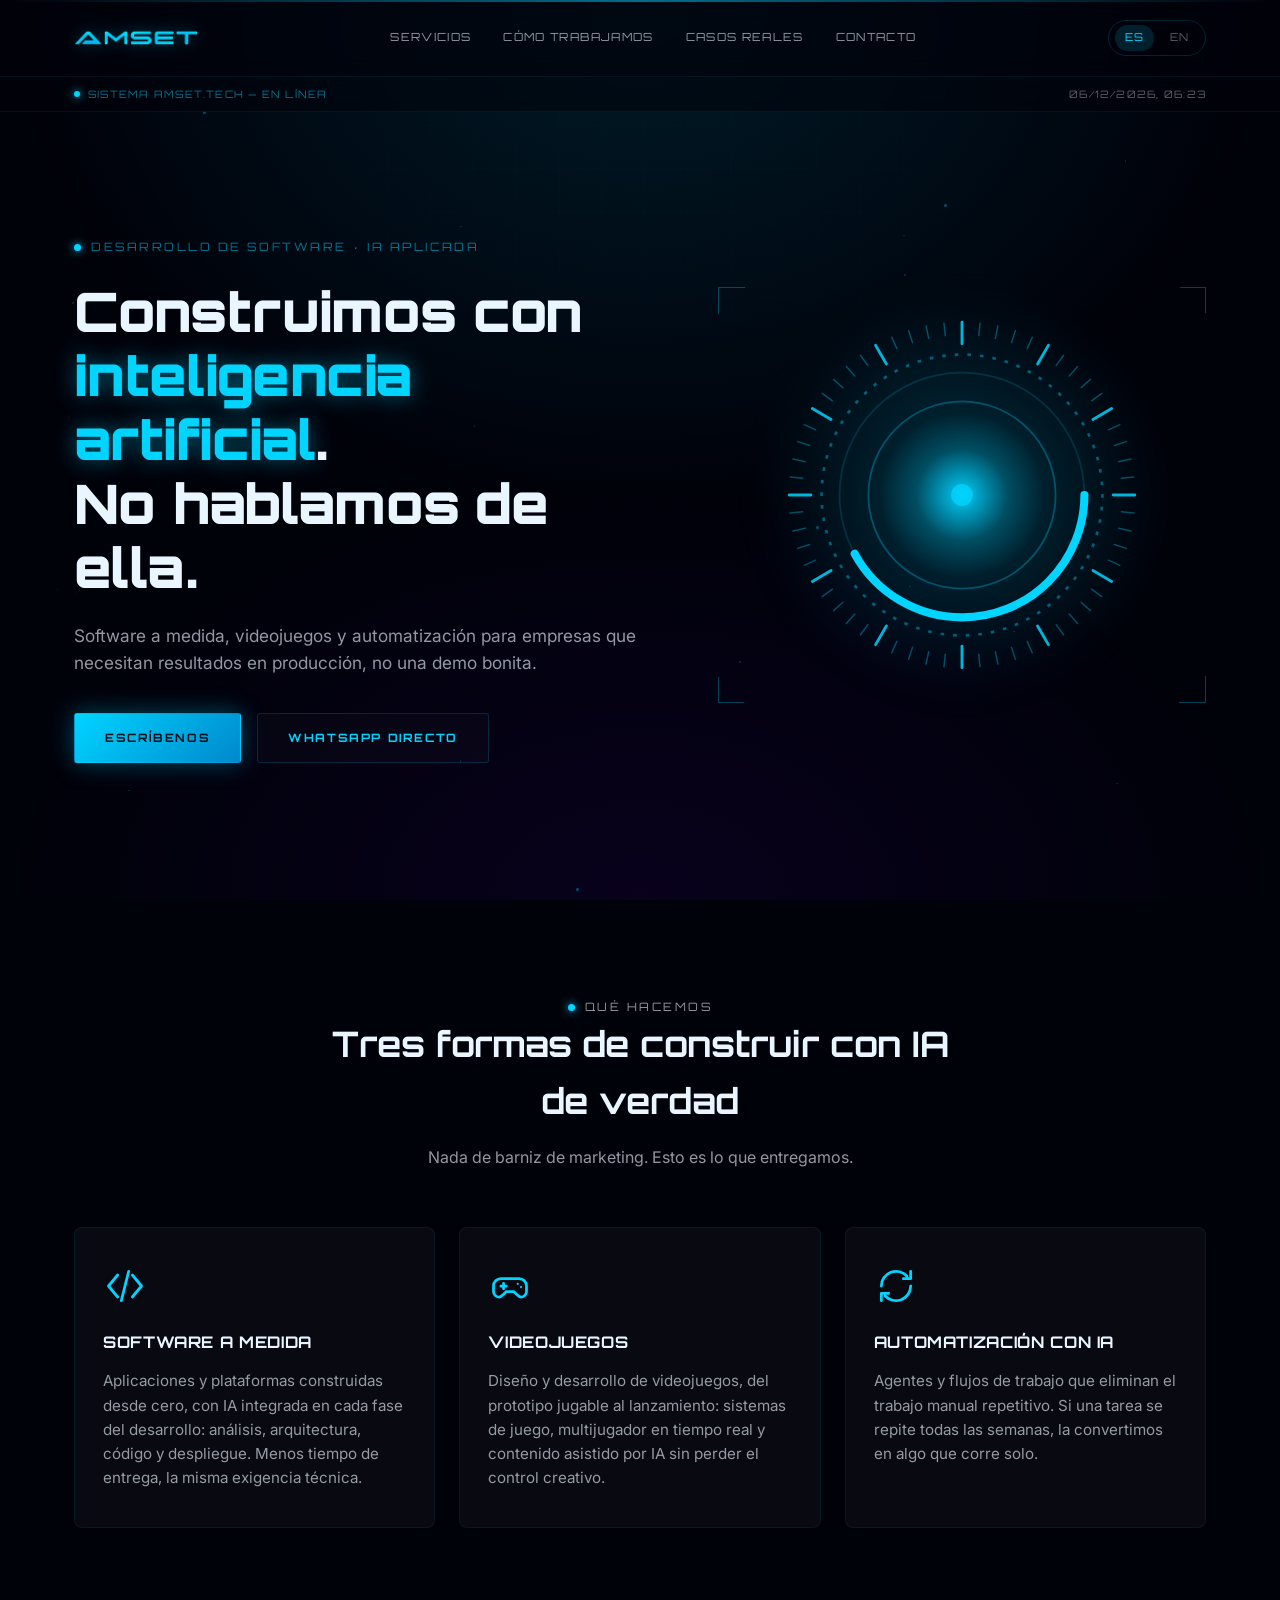
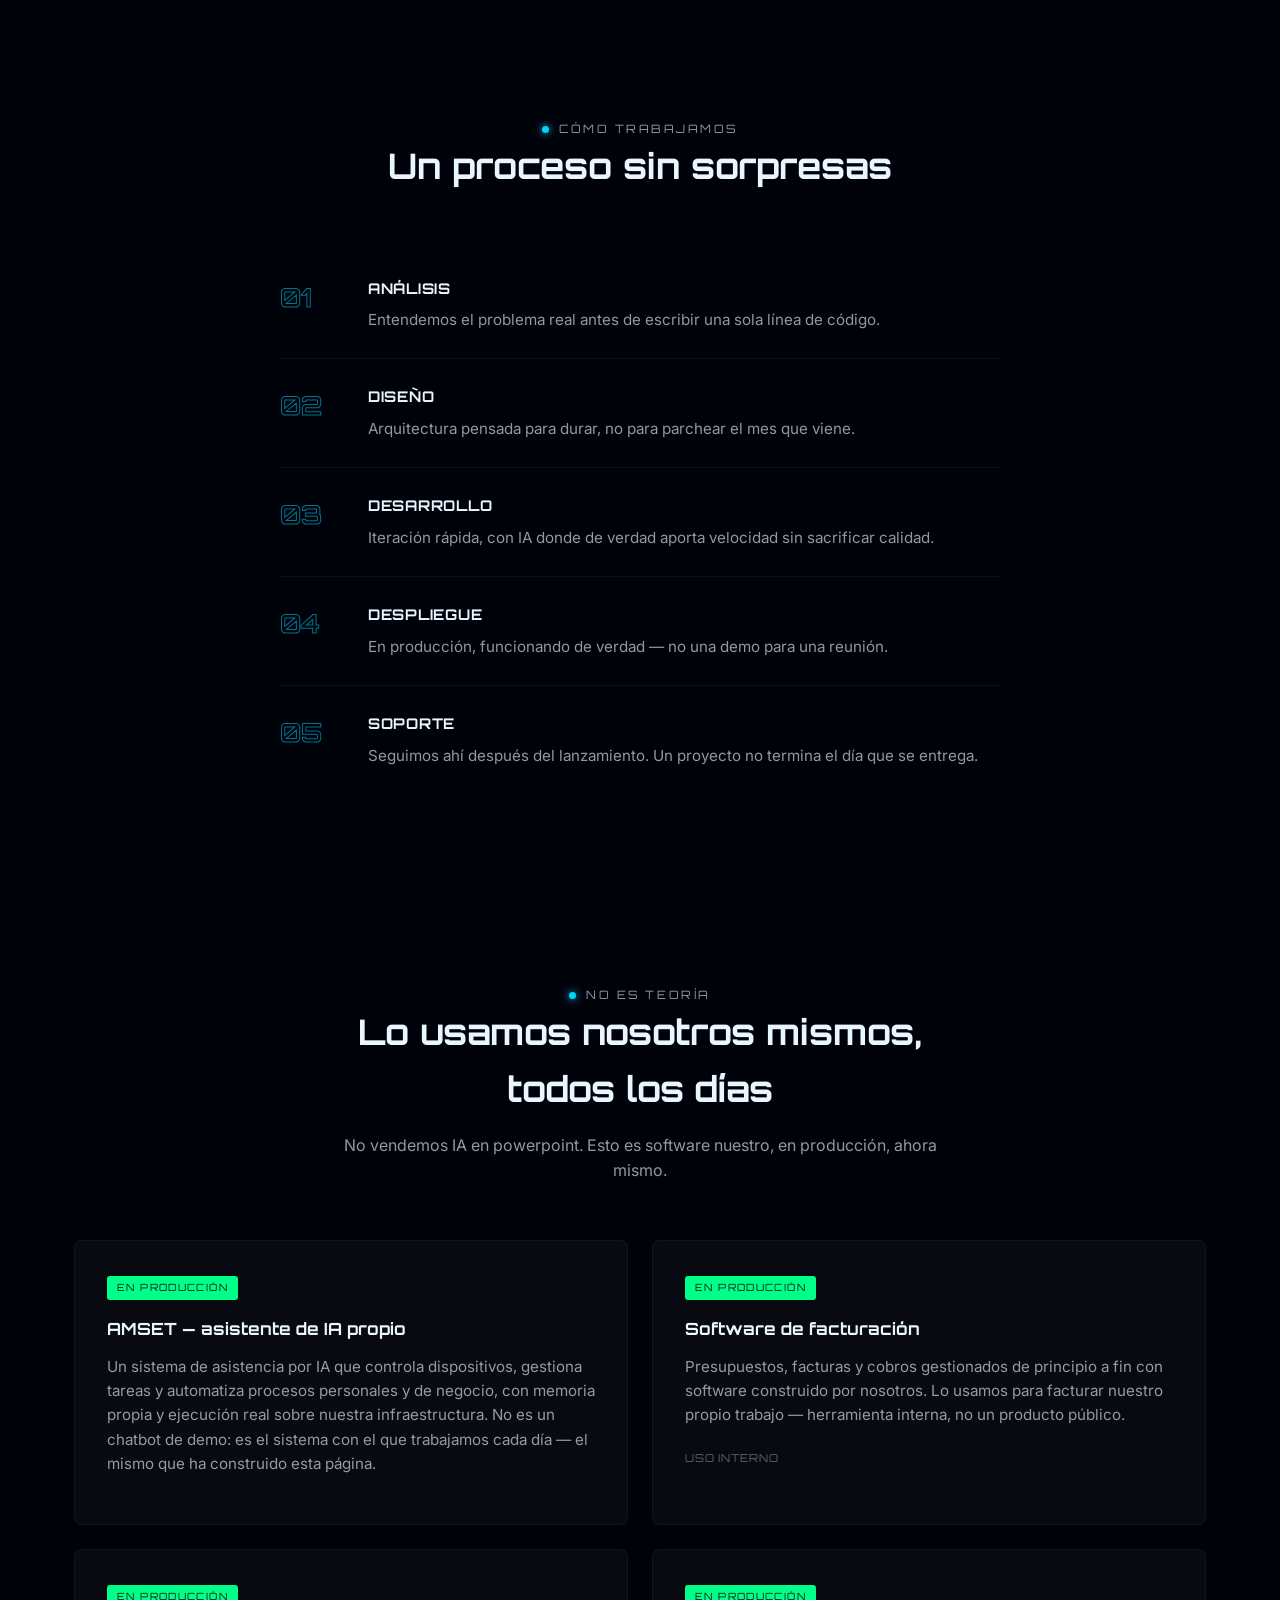
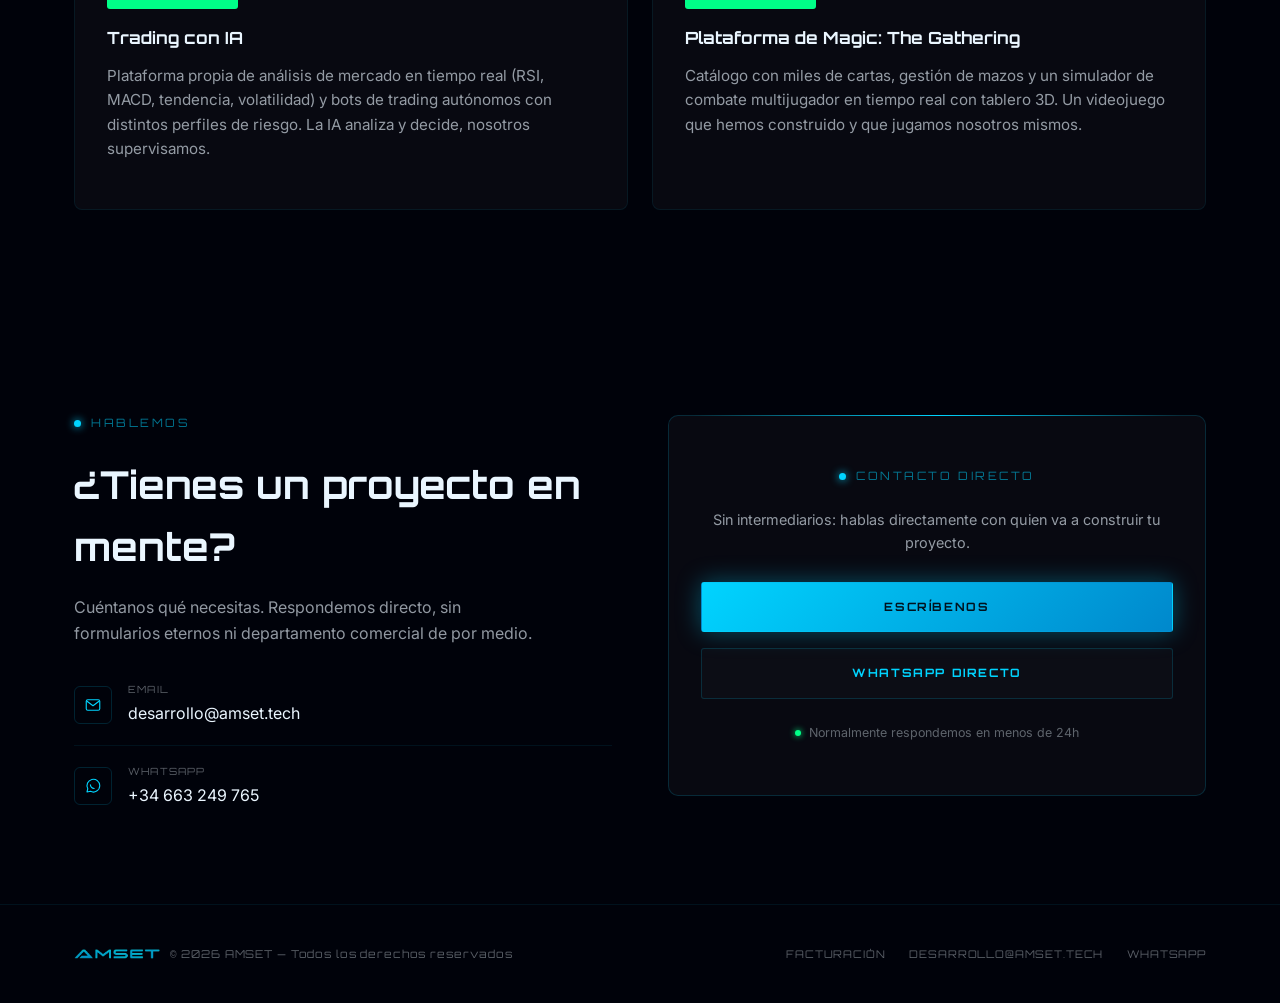
==== index.html @ 61869c73 "Anade Trading con IA y plataforma de Magic como casos reales" ====
<!doctype html>
<html lang="es">
<head>
  <meta charset="utf-8" />
  <meta name="viewport" content="width=device-width, initial-scale=1" />
  <title>AMSET — Software a medida, videojuegos y automatización con IA</title>
  <meta name="description" content="Desarrollamos software a medida, videojuegos y automatización con inteligencia artificial. Construimos herramientas reales — empezando por las que usamos nosotros mismos." />
  <link rel="icon" type="image/svg+xml" href="/assets/img/favicon.svg" />
  <link rel="canonical" href="https://amset.tech/" />
  <link rel="alternate" hreflang="es" href="https://amset.tech/" />
  <link rel="alternate" hreflang="en" href="https://amset.tech/en/" />
  <meta property="og:title" content="AMSET — Software a medida, videojuegos y automatización con IA" />
  <meta property="og:description" content="Construimos con inteligencia artificial. No hablamos de ella." />
  <meta property="og:type" content="website" />
  <meta property="og:url" content="https://amset.tech/" />
  <meta property="og:image" content="https://amset.tech/assets/img/logo-texto-2.png" />
  <link rel="stylesheet" href="/assets/css/style.css" />
</head>
<body>

  <div class="scanline-overlay"></div>

  <div class="bg-scene">
    <div class="bg-glow-top"></div>
    <div class="bg-glow-bottom"></div>
    <div class="bg-grid"></div>
    <div class="bg-particles" data-amset-particles></div>
  </div>

  <header class="site-header">
    <div class="wrap">
      <a href="/" class="brand">
        <img src="/assets/img/logo-texto-2.png" alt="AMSET" />
      </a>
      <nav class="nav-links" data-nav-links>
        <a href="#servicios">Servicios</a>
        <a href="#como-trabajamos">Cómo trabajamos</a>
        <a href="#casos">Casos reales</a>
        <a href="#contacto">Contacto</a>
      </nav>
      <div style="display:flex; align-items:center; gap:14px;">
        <div class="lang-switch">
          <a href="/" class="active">ES</a>
          <a href="/en/">EN</a>
        </div>
        <button class="nav-toggle" data-nav-toggle aria-label="Abrir menú">☰</button>
      </div>
    </div>
  </header>

  <div class="status-bar">
    <div class="wrap">
      <span class="status-live"><span class="status-dot"></span> Sistema AMSET.tech — en línea</span>
      <span class="status-clock" data-amset-clock></span>
    </div>
  </div>

  <main>
    <section class="hero">
      <div class="wrap">
        <div>
          <p class="eyebrow">Desarrollo de software · IA aplicada</p>
          <h1>Construimos con <span class="accent">inteligencia artificial</span>.<br />No hablamos de ella.</h1>
          <p class="lead">Software a medida, videojuegos y automatización para empresas que necesitan resultados en producción, no una demo bonita.</p>
          <div class="btn-row">
            <a class="btn btn-primary" href="mailto:desarrollo@amset.tech">Escríbenos</a>
            <a class="btn btn-ghost" href="https://wa.me/34663249765?text=Hola%20AMSET%2C%20quiero%20hablar%20sobre%20un%20proyecto" target="_blank" rel="noopener">WhatsApp directo</a>
          </div>
        </div>
        <div class="hero-visual">
          <span class="corner-tl"></span><span class="corner-br"></span>
          <div data-amset-orb data-size="360"></div>
        </div>
      </div>
    </section>

    <section id="servicios">
      <div class="wrap">
        <div class="section-head reveal">
          <p class="eyebrow">Qué hacemos</p>
          <h2>Tres formas de construir con IA de verdad</h2>
          <p>Nada de barniz de marketing. Esto es lo que entregamos.</p>
        </div>
        <div class="services-grid">
          <div class="service-card reveal">
            <div class="service-icon">
              <svg viewBox="0 0 24 24" fill="none" stroke="currentColor" stroke-width="1.5" stroke-linecap="round" stroke-linejoin="round">
                <polyline points="8 6 3 12 8 18"></polyline>
                <polyline points="16 6 21 12 16 18"></polyline>
                <line x1="14" y1="4" x2="10" y2="20"></line>
              </svg>
            </div>
            <h3>Software a medida</h3>
            <p>Aplicaciones y plataformas construidas desde cero, con IA integrada en cada fase del desarrollo: análisis, arquitectura, código y despliegue. Menos tiempo de entrega, la misma exigencia técnica.</p>
          </div>
          <div class="service-card reveal">
            <div class="service-icon">
              <svg viewBox="0 0 24 24" fill="none" stroke="currentColor" stroke-width="1.5" stroke-linecap="round" stroke-linejoin="round">
                <path d="M7 8h10a4 4 0 0 1 4 4v3a3 3 0 0 1-3 3c-1 0-1.5-.5-2.5-1.5L14 15h-4l-1.5 1.5C7.5 17.5 7 18 6 18a3 3 0 0 1-3-3v-3a4 4 0 0 1 4-4z"></path>
                <path d="M8.5 10.5v3M7 12h3"></path>
                <circle cx="16.2" cy="10.8" r="0.6" fill="currentColor" stroke="none"></circle>
                <circle cx="18" cy="12.6" r="0.6" fill="currentColor" stroke="none"></circle>
              </svg>
            </div>
            <h3>Videojuegos</h3>
            <p>Diseño y desarrollo de videojuegos, del prototipo jugable al lanzamiento: sistemas de juego, multijugador en tiempo real y contenido asistido por IA sin perder el control creativo.</p>
          </div>
          <div class="service-card reveal">
            <div class="service-icon">
              <svg viewBox="0 0 24 24" fill="none" stroke="currentColor" stroke-width="1.5" stroke-linecap="round" stroke-linejoin="round">
                <path d="M4 12a8 8 0 0 1 14-5.3M20 4v4h-4"></path>
                <path d="M20 12a8 8 0 0 1-14 5.3M4 20v-4h4"></path>
              </svg>
            </div>
            <h3>Automatización con IA</h3>
            <p>Agentes y flujos de trabajo que eliminan el trabajo manual repetitivo. Si una tarea se repite todas las semanas, la convertimos en algo que corre solo.</p>
          </div>
        </div>
      </div>
    </section>

    <section id="como-trabajamos">
      <div class="wrap">
        <div class="section-head reveal">
          <p class="eyebrow">Cómo trabajamos</p>
          <h2>Un proceso sin sorpresas</h2>
        </div>
        <div class="process-list">
          <div class="process-item reveal">
            <div class="process-num">01</div>
            <div><h3>Análisis</h3><p>Entendemos el problema real antes de escribir una sola línea de código.</p></div>
          </div>
          <div class="process-item reveal">
            <div class="process-num">02</div>
            <div><h3>Diseño</h3><p>Arquitectura pensada para durar, no para parchear el mes que viene.</p></div>
          </div>
          <div class="process-item reveal">
            <div class="process-num">03</div>
            <div><h3>Desarrollo</h3><p>Iteración rápida, con IA donde de verdad aporta velocidad sin sacrificar calidad.</p></div>
          </div>
          <div class="process-item reveal">
            <div class="process-num">04</div>
            <div><h3>Despliegue</h3><p>En producción, funcionando de verdad — no una demo para una reunión.</p></div>
          </div>
          <div class="process-item reveal">
            <div class="process-num">05</div>
            <div><h3>Soporte</h3><p>Seguimos ahí después del lanzamiento. Un proyecto no termina el día que se entrega.</p></div>
          </div>
        </div>
      </div>
    </section>

    <section id="casos">
      <div class="wrap">
        <div class="section-head reveal">
          <p class="eyebrow">No es teoría</p>
          <h2>Lo usamos nosotros mismos, todos los días</h2>
          <p>No vendemos IA en powerpoint. Esto es software nuestro, en producción, ahora mismo.</p>
        </div>
        <div class="proof-grid">
          <div class="proof-card reveal">
            <span class="proof-tag">En producción</span>
            <h3>AMSET — asistente de IA propio</h3>
            <p>Un sistema de asistencia por IA que controla dispositivos, gestiona tareas y automatiza procesos personales y de negocio, con memoria propia y ejecución real sobre nuestra infraestructura. No es un chatbot de demo: es el sistema con el que trabajamos cada día — el mismo que ha construido esta página.</p>
          </div>
          <div class="proof-card reveal">
            <span class="proof-tag">En producción</span>
            <h3>Software de facturación</h3>
            <p>Presupuestos, facturas y cobros gestionados de principio a fin con software construido por nosotros. Lo usamos para facturar nuestro propio trabajo — herramienta interna, no un producto público.</p>
            <span class="proof-note">Uso interno</span>
          </div>
          <div class="proof-card reveal">
            <span class="proof-tag">En producción</span>
            <h3>Trading con IA</h3>
            <p>Plataforma propia de análisis de mercado en tiempo real (RSI, MACD, tendencia, volatilidad) y bots de trading autónomos con distintos perfiles de riesgo. La IA analiza y decide, nosotros supervisamos.</p>
          </div>
          <div class="proof-card reveal">
            <span class="proof-tag">En producción</span>
            <h3>Plataforma de Magic: The Gathering</h3>
            <p>Catálogo con miles de cartas, gestión de mazos y un simulador de combate multijugador en tiempo real con tablero 3D. Un videojuego que hemos construido y que jugamos nosotros mismos.</p>
          </div>
        </div>
      </div>
    </section>

    <section id="contacto">
      <div class="wrap">
        <div class="contact-grid">
          <div class="contact-info reveal">
            <p class="eyebrow">Hablemos</p>
            <h2>¿Tienes un proyecto en mente?</h2>
            <p class="lead">Cuéntanos qué necesitas. Respondemos directo, sin formularios eternos ni departamento comercial de por medio.</p>
            <div class="contact-list">
              <div class="contact-list-item">
                <a href="mailto:desarrollo@amset.tech" style="display:flex; align-items:center; gap:16px;">
                  <span class="contact-list-icon">
                    <svg viewBox="0 0 24 24" fill="none" stroke="currentColor" stroke-width="1.5" stroke-linecap="round" stroke-linejoin="round"><rect x="3" y="5" width="18" height="14" rx="2"></rect><path d="m4 7 8 6 8-6"></path></svg>
                  </span>
                  <span>
                    <span class="contact-list-label">Email</span>
                    <span class="contact-list-value">desarrollo@amset.tech</span>
                  </span>
                </a>
              </div>
              <div class="contact-list-item">
                <a href="https://wa.me/34663249765?text=Hola%20AMSET%2C%20quiero%20hablar%20sobre%20un%20proyecto" target="_blank" rel="noopener" style="display:flex; align-items:center; gap:16px;">
                  <span class="contact-list-icon">
                    <svg viewBox="0 0 24 24" fill="none" stroke="currentColor" stroke-width="1.5" stroke-linecap="round" stroke-linejoin="round"><path d="M21 11.5a8.5 8.5 0 0 1-12.36 7.58L4 20l1.05-4.44A8.5 8.5 0 1 1 21 11.5Z"></path><path d="M8.5 10.5c.3 2.5 2.5 4.5 5 4.8"></path></svg>
                  </span>
                  <span>
                    <span class="contact-list-label">WhatsApp</span>
                    <span class="contact-list-value">+34 663 249 765</span>
                  </span>
                </a>
              </div>
            </div>
          </div>
          <div class="contact-panel reveal">
            <p class="eyebrow">Contacto directo</p>
            <p class="panel-lead">Sin intermediarios: hablas directamente con quien va a construir tu proyecto.</p>
            <div class="btn-row">
              <a class="btn btn-primary" href="mailto:desarrollo@amset.tech">Escríbenos</a>
              <a class="btn btn-ghost" href="https://wa.me/34663249765?text=Hola%20AMSET%2C%20quiero%20hablar%20sobre%20un%20proyecto" target="_blank" rel="noopener">WhatsApp directo</a>
            </div>
            <p class="response-note"><span class="status-dot"></span> Normalmente respondemos en menos de 24h</p>
          </div>
        </div>
      </div>
    </section>
  </main>

  <footer class="site-footer">
    <div class="wrap">
      <div class="footer-brand">
        <img src="/assets/img/logo-texto-2.png" alt="AMSET" />
        <span style="font-family:var(--font-display); font-size:0.68rem; letter-spacing:0.08em; color:var(--text-faint);">© <span data-amset-year></span> AMSET — Todos los derechos reservados</span>
      </div>
      <div class="footer-meta">
        <a href="https://facturacion.amset.tech" target="_blank" rel="noopener">Facturación</a>
        <a href="mailto:desarrollo@amset.tech">desarrollo@amset.tech</a>
        <a href="https://wa.me/34663249765" target="_blank" rel="noopener">WhatsApp</a>
      </div>
    </div>
  </footer>

  <script src="/assets/js/orb.js"></script>
  <script src="/assets/js/main.js"></script>
</body>
</html>
---- assets/css/style.css ----
@import url('https://fonts.googleapis.com/css2?family=Orbitron:wght@400;700;900&family=Inter:wght@300;400;500;600;700;800&display=swap');

:root {
  --bg: #00020a;
  --bg-panel: rgba(255, 255, 255, 0.03);
  --bg-panel-strong: rgba(255, 255, 255, 0.05);
  --border: rgba(0, 212, 255, 0.16);
  --border-soft: rgba(0, 212, 255, 0.08);
  --cyan: #00d4ff;
  --cyan-soft: rgba(0, 212, 255, 0.55);
  --violet: #7800ff;
  --text: #eaf6ff;
  --text-dim: rgba(234, 246, 255, 0.62);
  --text-faint: rgba(234, 246, 255, 0.38);
  --font-display: 'Orbitron', monospace;
  --font-body: 'Inter', -apple-system, sans-serif;
  --max-w: 1180px;
}

* { box-sizing: border-box; }

html { scroll-behavior: smooth; }

body {
  margin: 0;
  background: var(--bg);
  color: var(--text);
  font-family: var(--font-body);
  font-size: 16px;
  line-height: 1.6;
  -webkit-font-smoothing: antialiased;
  overflow-x: hidden;
}

img { max-width: 100%; display: block; }

a { color: inherit; text-decoration: none; }

.wrap { max-width: var(--max-w); margin: 0 auto; padding: 0 24px; }

/* ---------- fondo "sala de control" ---------- */

.bg-scene {
  position: fixed;
  inset: 0;
  z-index: -1;
  overflow: hidden;
  pointer-events: none;
}

.bg-glow-top {
  position: absolute;
  top: 0; left: 0; right: 0;
  height: 520px;
  background: radial-gradient(ellipse at 50% 0%, rgba(0, 212, 255, 0.12) 0%, transparent 70%);
}

.bg-glow-bottom {
  position: absolute;
  bottom: 0; left: 0; right: 0;
  height: 420px;
  background: radial-gradient(ellipse at 50% 100%, rgba(120, 0, 255, 0.08) 0%, transparent 70%);
}

.bg-grid {
  position: absolute;
  inset: 0;
  opacity: 0.5;
  background-image:
    repeating-linear-gradient(0deg, rgba(0, 212, 255, 0.035) 0px, transparent 1px, transparent 42px, rgba(0, 212, 255, 0.035) 43px),
    repeating-linear-gradient(90deg, rgba(0, 212, 255, 0.035) 0px, transparent 1px, transparent 42px, rgba(0, 212, 255, 0.035) 43px);
  mask-image: radial-gradient(ellipse 80% 60% at 50% 20%, black 0%, transparent 75%);
  -webkit-mask-image: radial-gradient(ellipse 80% 60% at 50% 20%, black 0%, transparent 75%);
}

.bg-particles { position: absolute; inset: 0; }

.particle {
  position: absolute;
  border-radius: 50%;
  background: #00d4ff;
  animation: amset-float 8s ease-in-out infinite;
}

@keyframes amset-float {
  0%, 100% { transform: translateY(0px); }
  50% { transform: translateY(-20px); }
}

.scanline-overlay {
  position: fixed;
  top: 0; left: 0; right: 0;
  height: 2px;
  background: linear-gradient(90deg, transparent, rgba(0, 212, 255, 0.5), transparent);
  animation: amset-scanline 9s linear infinite;
  pointer-events: none;
  z-index: 50;
}

@keyframes amset-scanline {
  0% { transform: translateY(0); opacity: 0; }
  5% { opacity: 1; }
  95% { opacity: 1; }
  100% { transform: translateY(100vh); opacity: 0; }
}

/* ---------- header ---------- */

.site-header {
  position: sticky;
  top: 0;
  z-index: 40;
  backdrop-filter: blur(10px);
  background: rgba(0, 2, 10, 0.72);
  border-bottom: 1px solid var(--border-soft);
}

.site-header .wrap {
  display: flex;
  align-items: center;
  justify-content: space-between;
  height: 76px;
}

.status-bar {
  position: sticky;
  top: 76px;
  z-index: 39;
  background: rgba(0, 2, 10, 0.55);
  border-bottom: 1px solid var(--border-soft);
  backdrop-filter: blur(6px);
}

.status-bar .wrap {
  display: flex;
  align-items: center;
  justify-content: space-between;
  height: 34px;
  font-family: var(--font-display);
  font-size: 0.64rem;
  letter-spacing: 0.12em;
  text-transform: uppercase;
  color: var(--text-faint);
}

.status-bar .status-live { display: flex; align-items: center; gap: 8px; color: var(--cyan-soft); }

.status-bar .status-dot {
  width: 6px; height: 6px; border-radius: 50%;
  background: var(--cyan); box-shadow: 0 0 8px var(--cyan);
  animation: amset-pulse 2s ease-in-out infinite;
}

.status-bar .status-clock { white-space: nowrap; }

@media (max-width: 640px) {
  .status-bar .status-clock { display: none; }
}

.brand { display: flex; align-items: center; gap: 12px; }
.brand img { height: 26px; object-fit: contain; filter: drop-shadow(0 0 8px rgba(0, 212, 255, 0.35)); }

.nav-links {
  display: flex;
  align-items: center;
  gap: 32px;
  font-family: var(--font-display);
  font-size: 0.7rem;
  letter-spacing: 0.12em;
  text-transform: uppercase;
  color: var(--text-dim);
}

.nav-links a { transition: color 0.2s ease; white-space: nowrap; }
.nav-links a:hover { color: var(--cyan); }

.lang-switch {
  display: flex;
  align-items: center;
  gap: 6px;
  font-family: var(--font-display);
  font-size: 0.68rem;
  letter-spacing: 0.08em;
  border: 1px solid var(--border);
  border-radius: 999px;
  padding: 4px 6px;
}

.lang-switch a {
  padding: 4px 10px;
  border-radius: 999px;
  color: var(--text-faint);
}

.lang-switch a.active { background: rgba(0, 212, 255, 0.14); color: var(--cyan); }

.nav-toggle { display: none; }

/* ---------- botones ---------- */

.btn {
  display: inline-flex;
  align-items: center;
  gap: 10px;
  font-family: var(--font-display);
  font-size: 0.72rem;
  font-weight: 700;
  letter-spacing: 0.14em;
  text-transform: uppercase;
  padding: 15px 30px;
  border-radius: 3px;
  cursor: pointer;
  transition: all 0.25s ease;
  border: 1px solid transparent;
  white-space: nowrap;
}

.btn-primary {
  background: linear-gradient(135deg, #00d4ff, #0088cc);
  color: #00121e;
  box-shadow: 0 0 24px rgba(0, 212, 255, 0.35);
}
.btn-primary:hover { box-shadow: 0 0 36px rgba(0, 212, 255, 0.55); transform: translateY(-1px); }

.btn-ghost {
  background: rgba(255, 255, 255, 0.02);
  border-color: var(--border);
  color: var(--cyan);
}
.btn-ghost:hover { background: rgba(0, 212, 255, 0.08); border-color: var(--cyan); }

.btn-row { display: flex; gap: 16px; flex-wrap: wrap; }

/* ---------- hero ---------- */

.hero {
  padding: 40px 0 64px;
  display: flex;
  align-items: center;
  min-height: calc(100vh - 76px - 34px);
}

.hero .wrap {
  display: grid;
  grid-template-columns: 1.1fr 0.9fr;
  gap: 48px;
  align-items: center;
  width: 100%;
}

.eyebrow {
  font-family: var(--font-display);
  font-size: 0.72rem;
  letter-spacing: 0.22em;
  text-transform: uppercase;
  color: var(--cyan-soft);
  display: flex;
  align-items: center;
  gap: 10px;
  margin-bottom: 22px;
}

.eyebrow::before {
  content: '';
  width: 7px; height: 7px;
  border-radius: 50%;
  background: var(--cyan);
  box-shadow: 0 0 8px var(--cyan);
  animation: amset-pulse 2s ease-in-out infinite;
}

@keyframes amset-pulse { 0%, 100% { opacity: 0.4; } 50% { opacity: 1; } }

.hero h1 {
  font-family: var(--font-display);
  font-weight: 900;
  font-size: clamp(2.1rem, 4.6vw, 3.4rem);
  line-height: 1.18;
  margin: 0 0 22px;
  letter-spacing: -0.01em;
}

.hero h1 .accent { color: var(--cyan); text-shadow: 0 0 22px rgba(0, 212, 255, 0.45); }

.hero p.lead {
  font-size: 1.08rem;
  color: var(--text-dim);
  max-width: 52ch;
  margin: 0 0 36px;
}

.hero-visual { position: relative; display: flex; align-items: center; justify-content: center; padding: 28px; }

.hero-visual::before,
.hero-visual::after,
.hero-visual .corner-tl,
.hero-visual .corner-br {
  content: '';
  position: absolute;
  width: 26px; height: 26px;
  border: 1px solid var(--cyan-soft);
  opacity: 0.55;
}
.hero-visual::before { top: 0; left: 0; border-right: none; border-bottom: none; }
.hero-visual::after { bottom: 0; right: 0; border-left: none; border-top: none; }
.hero-visual .corner-tl { top: 0; right: 0; border-left: none; border-bottom: none; }
.hero-visual .corner-br { bottom: 0; left: 0; border-right: none; border-top: none; }

/* ---------- secciones generales ---------- */

section { padding: 96px 0; position: relative; }

.section-head { max-width: 640px; margin: 0 auto 56px; text-align: center; }

.section-head .eyebrow { justify-content: center; }

.section-head h2 {
  font-family: var(--font-display);
  font-weight: 700;
  font-size: clamp(1.6rem, 3vw, 2.2rem);
  margin: 0 0 16px;
}

.section-head p { color: var(--text-dim); margin: 0; }

/* ---------- servicios ---------- */

.services-grid {
  display: grid;
  grid-template-columns: repeat(3, 1fr);
  gap: 24px;
}

.service-card {
  background: var(--bg-panel);
  border: 1px solid var(--border-soft);
  border-radius: 8px;
  padding: 36px 28px;
  transition: all 0.3s ease;
  position: relative;
  overflow: hidden;
}

.service-card::before {
  content: '';
  position: absolute; top: 0; left: 0; right: 0; height: 2px;
  background: linear-gradient(90deg, transparent, var(--cyan), transparent);
  opacity: 0; transition: opacity 0.3s ease;
}

.service-card:hover { border-color: var(--border); transform: translateY(-4px); background: var(--bg-panel-strong); }
.service-card:hover::before { opacity: 1; }

.service-icon { width: 44px; height: 44px; margin-bottom: 22px; color: var(--cyan); }
.service-icon svg { width: 100%; height: 100%; }

.service-card h3 {
  font-family: var(--font-display);
  font-size: 1rem;
  letter-spacing: 0.04em;
  text-transform: uppercase;
  margin: 0 0 14px;
}

.service-card p { color: var(--text-dim); margin: 0; font-size: 0.95rem; }

/* ---------- proceso ---------- */

.process-list { display: flex; flex-direction: column; max-width: 720px; margin: 0 auto; }

.process-item {
  display: grid;
  grid-template-columns: 64px 1fr;
  gap: 24px;
  padding: 26px 0;
  border-bottom: 1px solid var(--border-soft);
}
.process-item:last-child { border-bottom: none; }

.process-num {
  font-family: var(--font-display);
  font-size: 1.6rem;
  font-weight: 700;
  color: transparent;
  -webkit-text-stroke: 1px var(--cyan-soft);
}

.process-item h3 {
  font-family: var(--font-display);
  font-size: 0.92rem;
  letter-spacing: 0.05em;
  text-transform: uppercase;
  margin: 0 0 8px;
  color: var(--text);
}

.process-item p { margin: 0; color: var(--text-dim); font-size: 0.95rem; }

/* ---------- prueba propia ---------- */

.proof-grid { display: grid; grid-template-columns: 1fr 1fr; gap: 24px; }

.proof-card {
  background: var(--bg-panel);
  border: 1px solid var(--border-soft);
  border-radius: 8px;
  padding: 32px;
}

.proof-tag {
  display: inline-block;
  font-family: var(--font-display);
  font-size: 0.62rem;
  letter-spacing: 0.14em;
  text-transform: uppercase;
  color: #0a1a12;
  background: #00ff88;
  padding: 4px 10px;
  border-radius: 3px;
  margin-bottom: 16px;
}

.proof-card h3 {
  font-family: var(--font-display);
  font-size: 1.05rem;
  margin: 0 0 12px;
}

.proof-card p { color: var(--text-dim); margin: 0 0 16px; font-size: 0.95rem; }

.proof-link { font-family: var(--font-display); font-size: 0.72rem; letter-spacing: 0.08em; color: var(--cyan); text-transform: uppercase; }
.proof-link::after { content: ' →'; }

.proof-note {
  display: inline-block;
  font-family: var(--font-display);
  font-size: 0.68rem;
  letter-spacing: 0.08em;
  text-transform: uppercase;
  color: var(--text-faint);
}

/* ---------- contacto ---------- */

.contact-grid {
  display: grid;
  grid-template-columns: 1fr 1fr;
  gap: 56px;
  align-items: center;
}

.contact-info h2 {
  font-family: var(--font-display);
  font-weight: 700;
  font-size: clamp(1.8rem, 3.2vw, 2.4rem);
  margin: 0 0 18px;
}

.contact-info p.lead { color: var(--text-dim); max-width: 46ch; margin: 0 0 36px; }

.contact-list { display: flex; flex-direction: column; gap: 18px; }

.contact-list-item {
  display: flex;
  align-items: center;
  gap: 16px;
  padding-bottom: 18px;
  border-bottom: 1px solid var(--border-soft);
}
.contact-list-item:last-child { border-bottom: none; padding-bottom: 0; }

.contact-list-icon {
  width: 38px; height: 38px; flex-shrink: 0;
  display: flex; align-items: center; justify-content: center;
  border: 1px solid var(--border);
  border-radius: 6px;
  color: var(--cyan);
}
.contact-list-icon svg { width: 18px; height: 18px; }

.contact-list-label {
  display: block;
  font-family: var(--font-display);
  font-size: 0.62rem;
  letter-spacing: 0.12em;
  text-transform: uppercase;
  color: var(--text-faint);
  margin-bottom: 3px;
}

.contact-list-value { font-size: 1rem; color: var(--text); transition: color 0.2s ease; }
.contact-list-item a:hover .contact-list-value { color: var(--cyan); }

.contact-panel {
  background: var(--bg-panel);
  border: 1px solid var(--border);
  border-radius: 10px;
  padding: 40px 32px;
  text-align: center;
  position: relative;
}

.contact-panel::before {
  content: '';
  position: absolute; top: -1px; left: 24px; right: 24px; height: 1px;
  background: linear-gradient(90deg, transparent, var(--cyan), transparent);
}

.contact-panel .eyebrow { justify-content: center; }

.contact-panel p.panel-lead {
  color: var(--text-dim);
  font-size: 0.9rem;
  margin: 0 0 28px;
}

.contact-panel .btn-row { flex-direction: column; }
.contact-panel .btn { width: 100%; justify-content: center; }

.contact-panel .response-note {
  margin-top: 24px;
  font-size: 0.78rem;
  color: var(--text-faint);
  display: flex;
  align-items: center;
  justify-content: center;
  gap: 8px;
}

.contact-panel .response-note .status-dot {
  width: 6px; height: 6px; border-radius: 50%;
  background: #00ff88; box-shadow: 0 0 6px #00ff88;
  animation: amset-pulse 2s ease-in-out infinite;
}

@media (max-width: 920px) {
  .contact-grid { grid-template-columns: 1fr; gap: 40px; }
  .contact-info { text-align: center; }
  .contact-info p.lead { margin-left: auto; margin-right: auto; }
  .contact-list-item { text-align: left; }
}

/* ---------- footer ---------- */

.site-footer {
  border-top: 1px solid var(--border-soft);
  padding: 40px 0;
}

.site-footer .wrap {
  display: flex;
  align-items: center;
  justify-content: space-between;
  flex-wrap: wrap;
  gap: 16px;
}

.footer-brand { display: flex; align-items: center; gap: 10px; }
.footer-brand img { height: 18px; opacity: 0.8; }

.footer-meta {
  font-family: var(--font-display);
  font-size: 0.66rem;
  letter-spacing: 0.08em;
  color: var(--text-faint);
  text-transform: uppercase;
  display: flex;
  gap: 24px;
  flex-wrap: wrap;
}

.footer-meta a:hover { color: var(--cyan); }

/* ---------- reveal on scroll ---------- */

.reveal { opacity: 0; transform: translateY(18px); transition: opacity 0.7s ease, transform 0.7s ease; }
.reveal.in { opacity: 1; transform: translateY(0); }

/* ---------- responsive ---------- */

@media (max-width: 920px) {
  .hero { padding-top: 32px; text-align: center; }
  .hero .wrap { grid-template-columns: 1fr; }
  .eyebrow { justify-content: center; }
  .hero p.lead { margin-left: auto; margin-right: auto; }
  .hero .btn-row { justify-content: center; }
  .hero-visual { order: -1; }
  .services-grid { grid-template-columns: 1fr; }
  .proof-grid { grid-template-columns: 1fr; }
  .nav-links {
    display: none;
    position: absolute; top: 76px; left: 0; right: 0;
    flex-direction: column; align-items: flex-start; gap: 0;
    background: rgba(0, 2, 10, 0.97);
    border-bottom: 1px solid var(--border-soft);
    padding: 8px 24px 20px;
  }
  .nav-links a { padding: 12px 0; width: 100%; border-bottom: 1px solid var(--border-soft); }
  .nav-toggle {
    display: flex; align-items: center; justify-content: center;
    width: 36px; height: 36px; border: 1px solid var(--border); border-radius: 4px;
    background: transparent; color: var(--cyan); cursor: pointer;
  }
  .site-footer .wrap { flex-direction: column; text-align: center; }
}
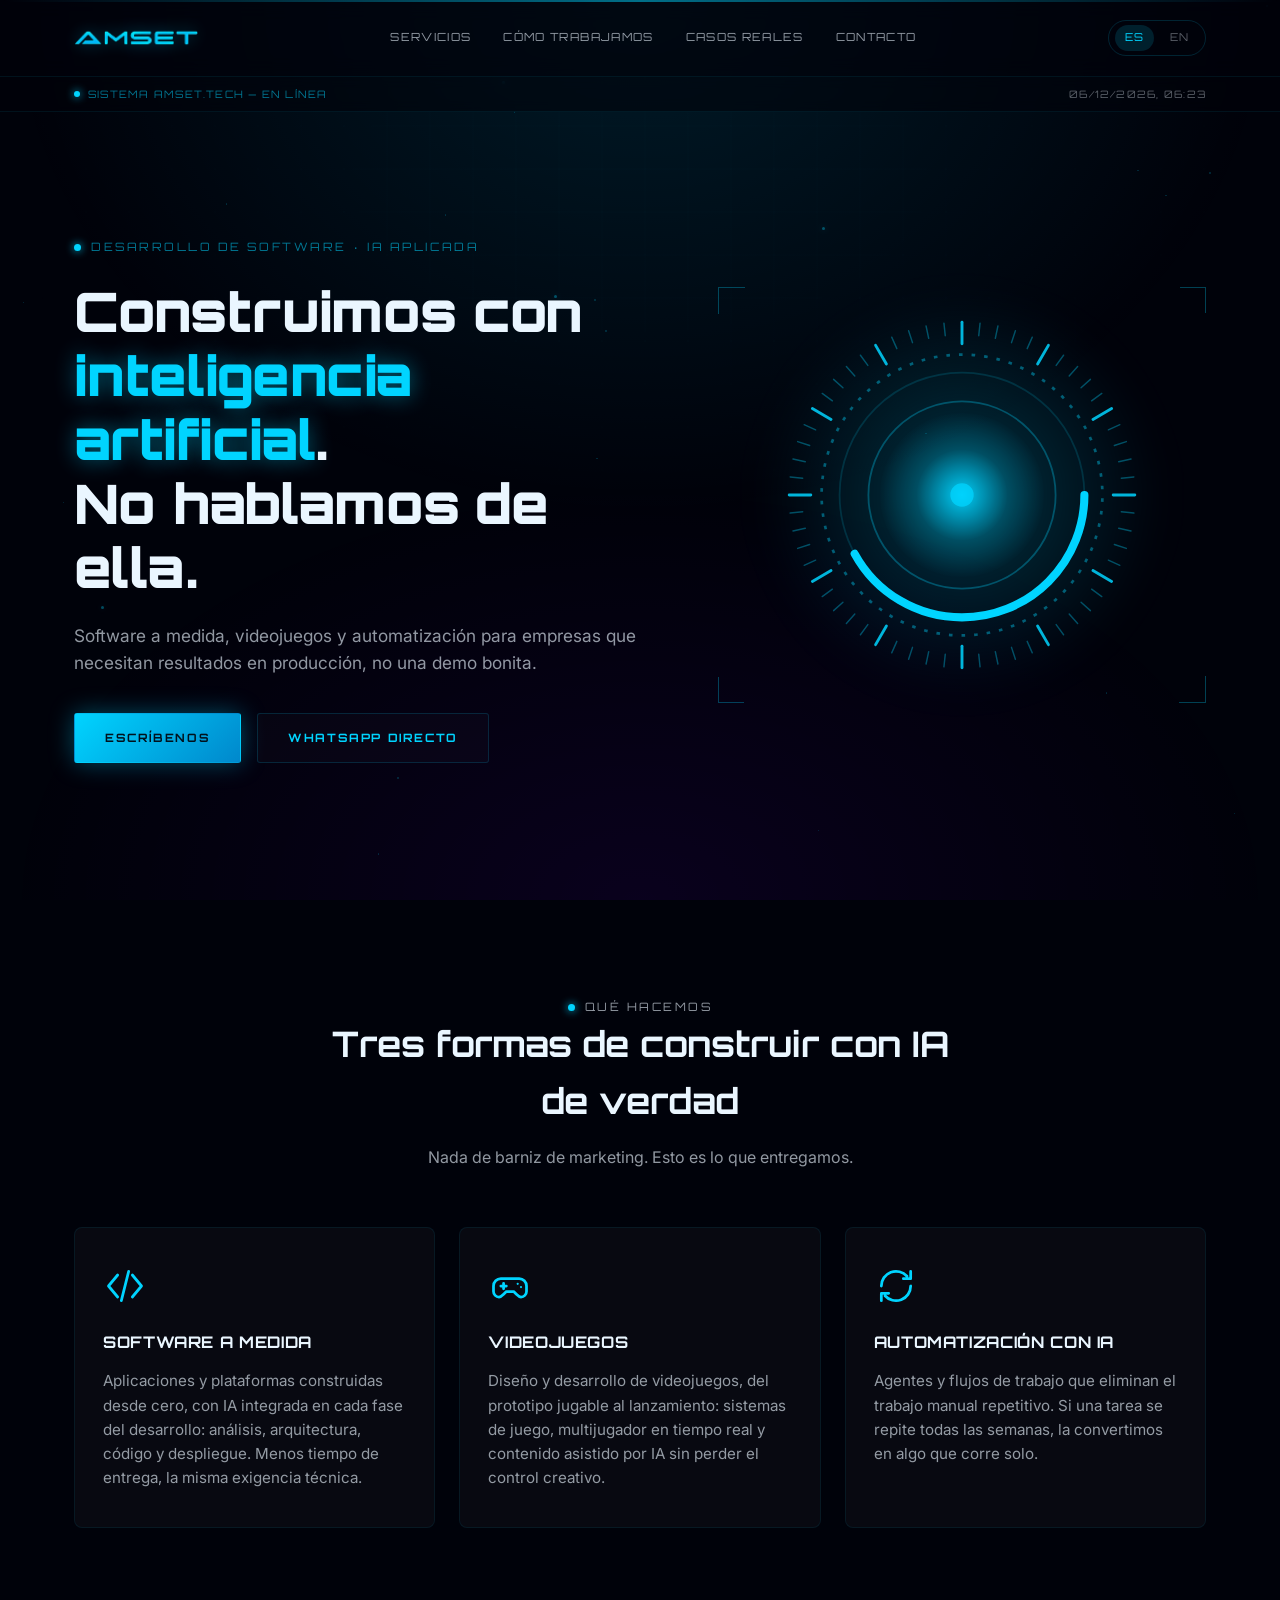
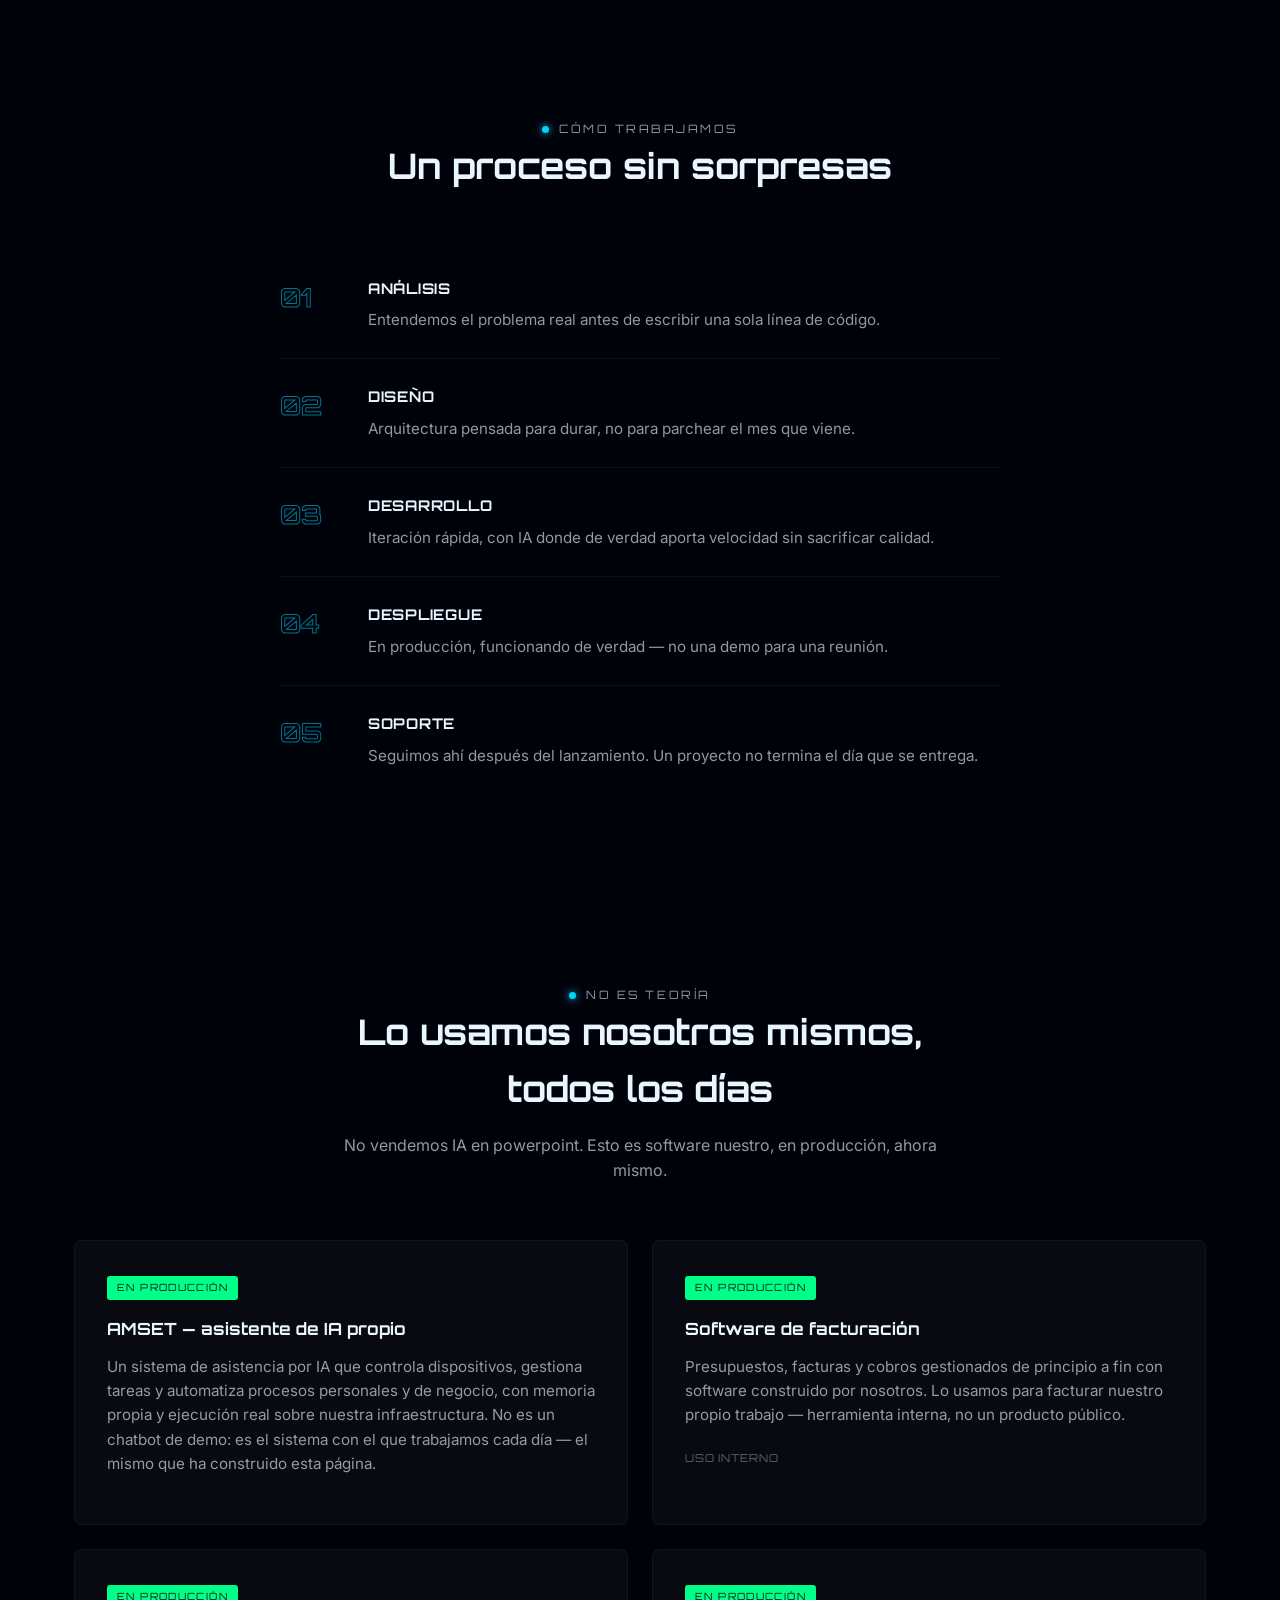
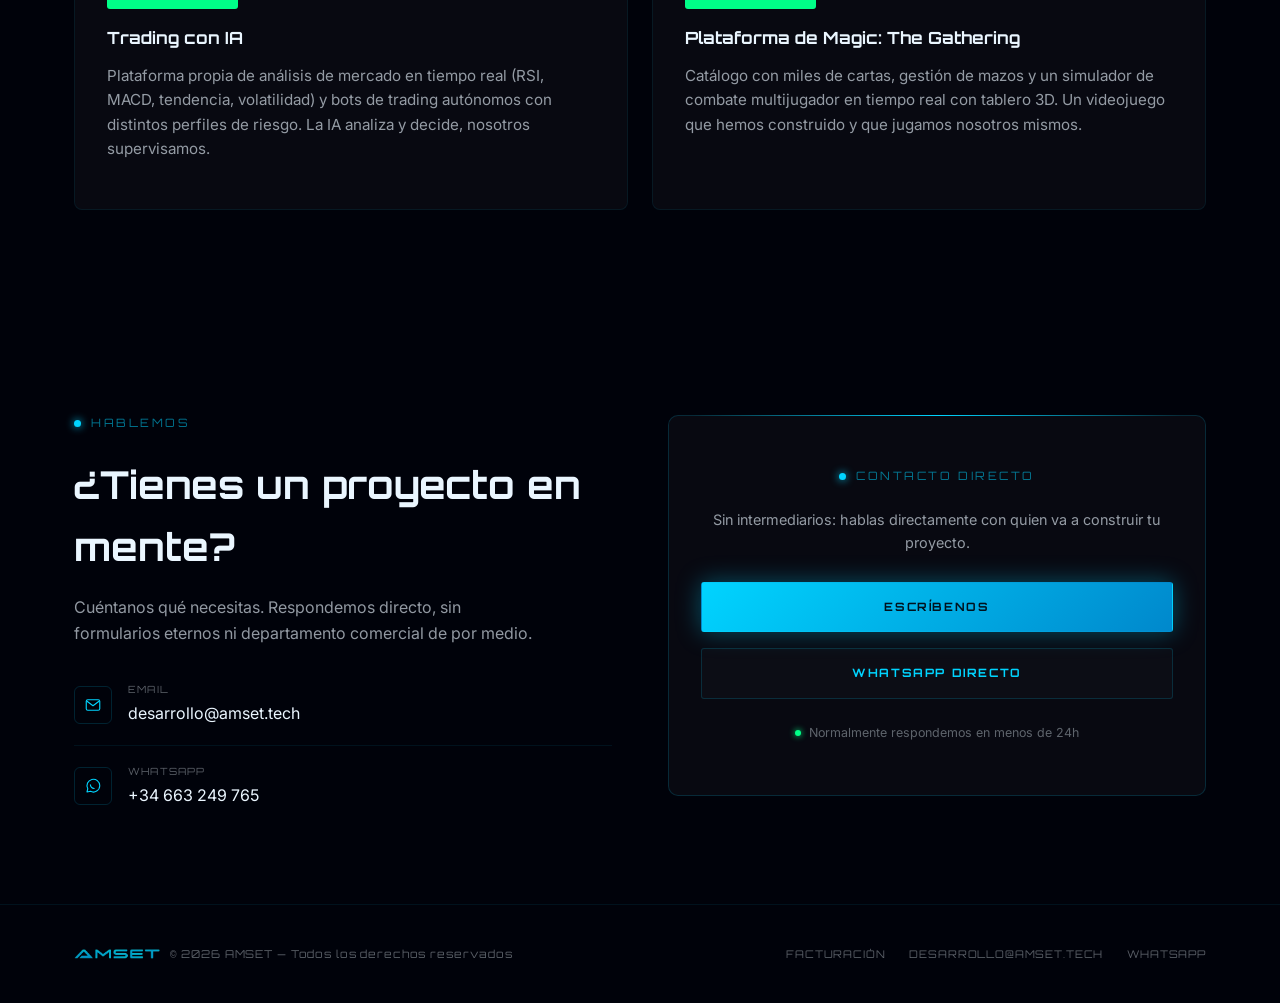
==== commit 38dae98c: "Cache-busting: versiona CSS/JS con ?v=3 para saltarse la cache immutable de Cloudflare sin depender " ====
--- a/index.html
+++ b/index.html
@@ -14,7 +14,7 @@
   <meta property="og:type" content="website" />
   <meta property="og:url" content="https://amset.tech/" />
   <meta property="og:image" content="https://amset.tech/assets/img/logo-texto-2.png" />
-  <link rel="stylesheet" href="/assets/css/style.css" />
+  <link rel="stylesheet" href="/assets/css/style.css?v=3" />
 </head>
 <body>
 
@@ -243,7 +243,7 @@
     </div>
   </footer>
 
-  <script src="/assets/js/orb.js"></script>
-  <script src="/assets/js/main.js"></script>
+  <script src="/assets/js/orb.js?v=3"></script>
+  <script src="/assets/js/main.js?v=3"></script>
 </body>
 </html>
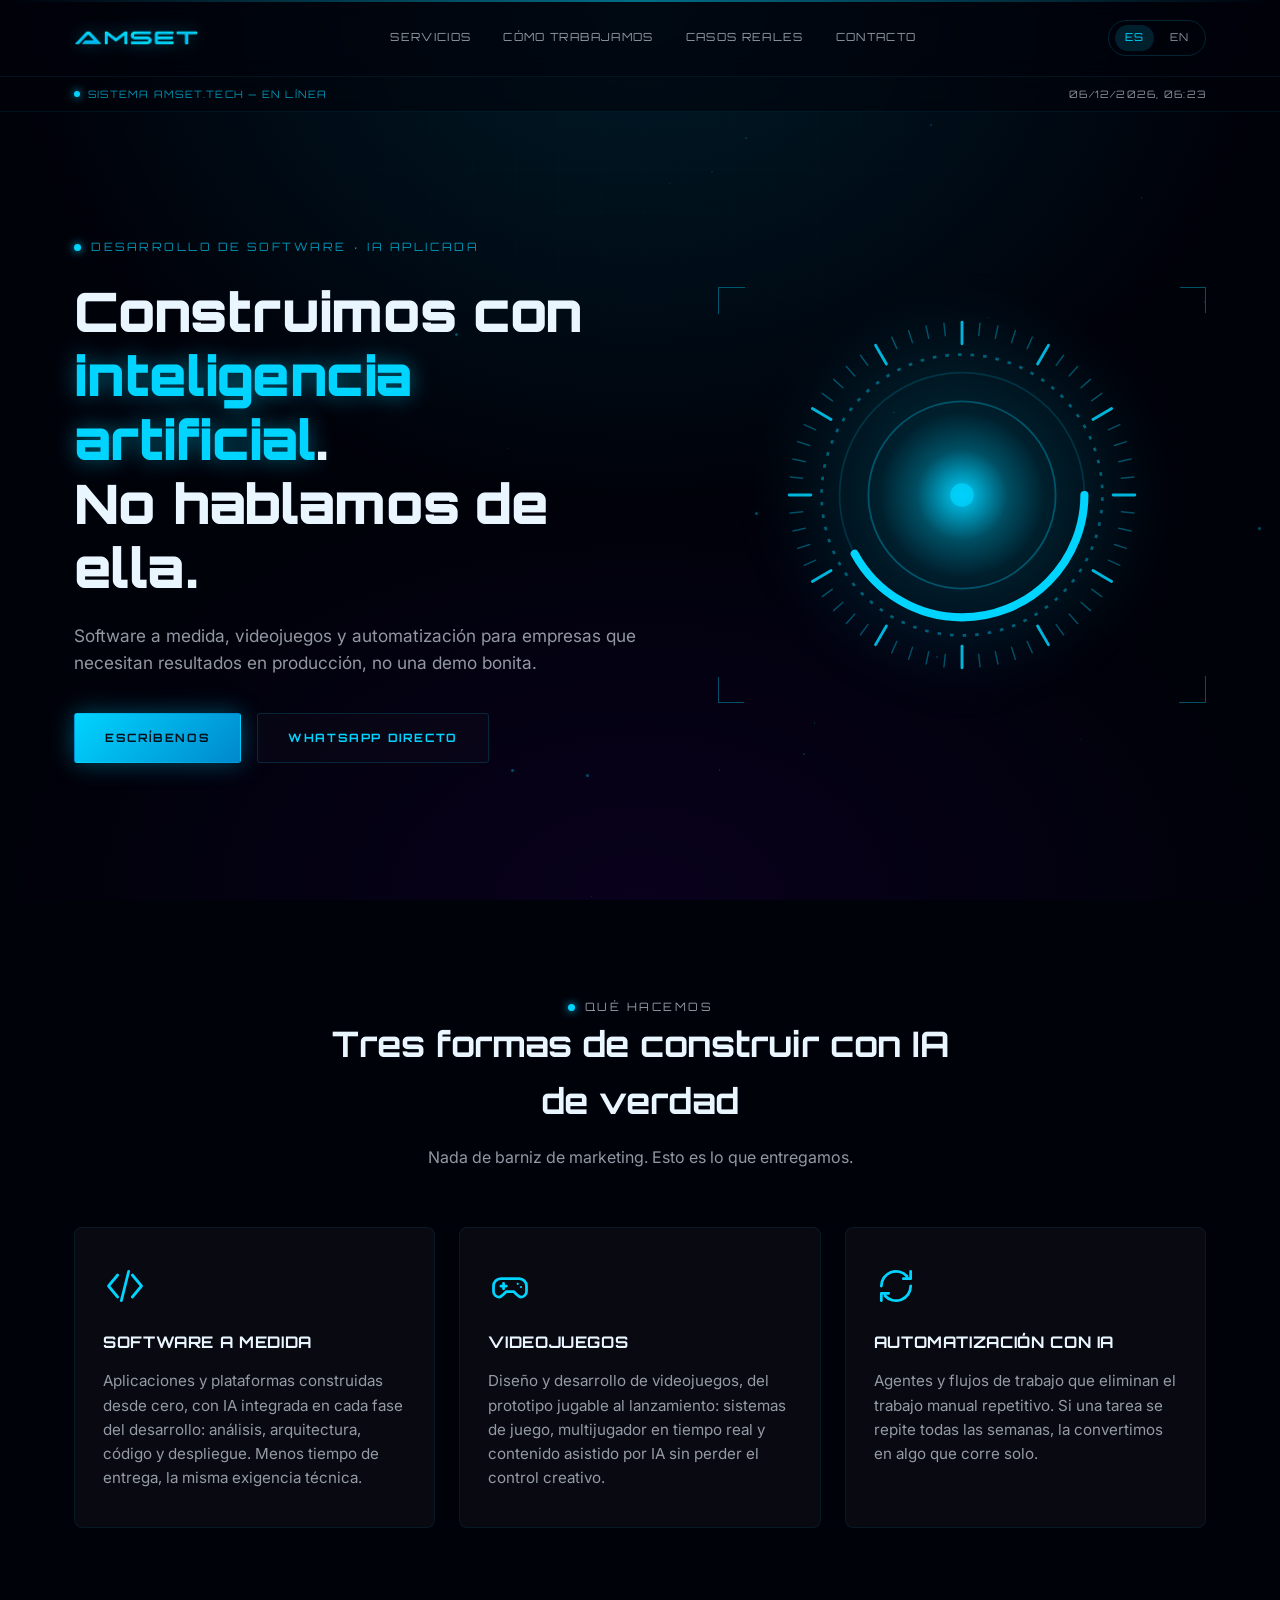
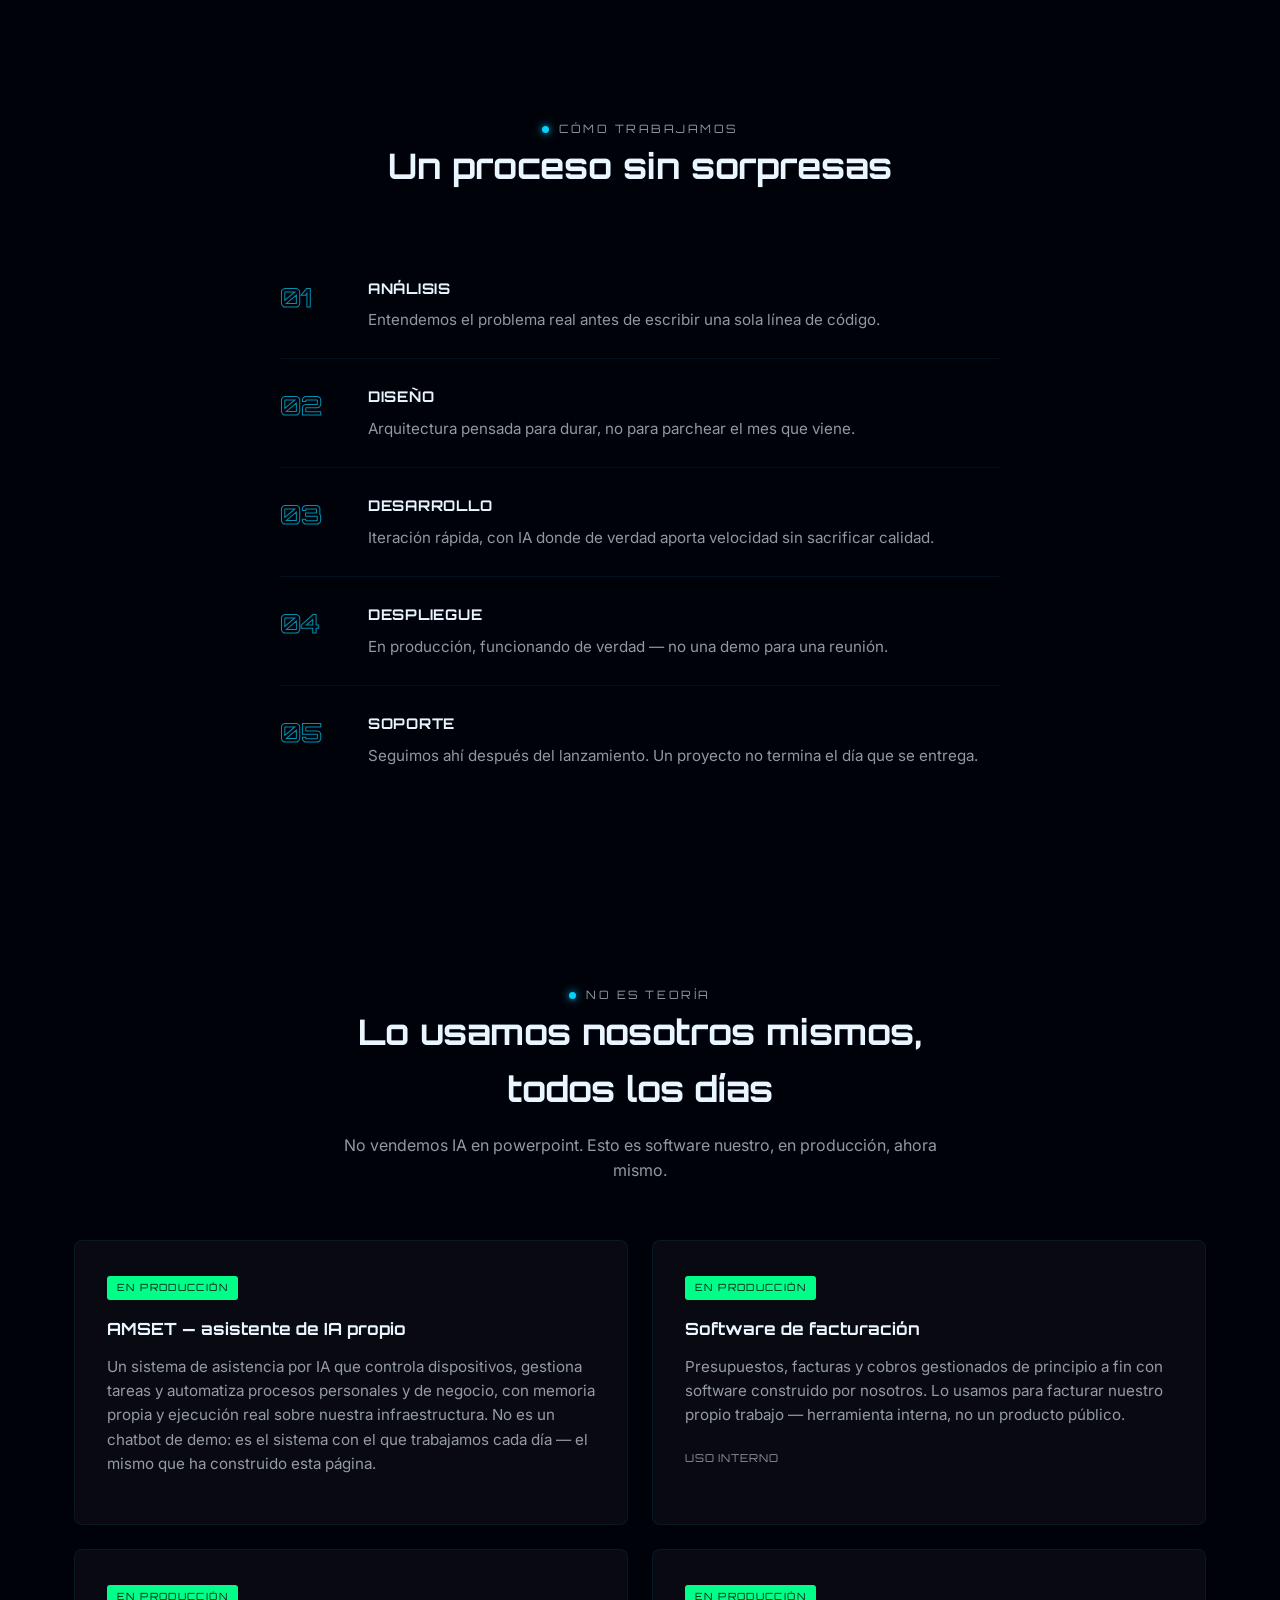
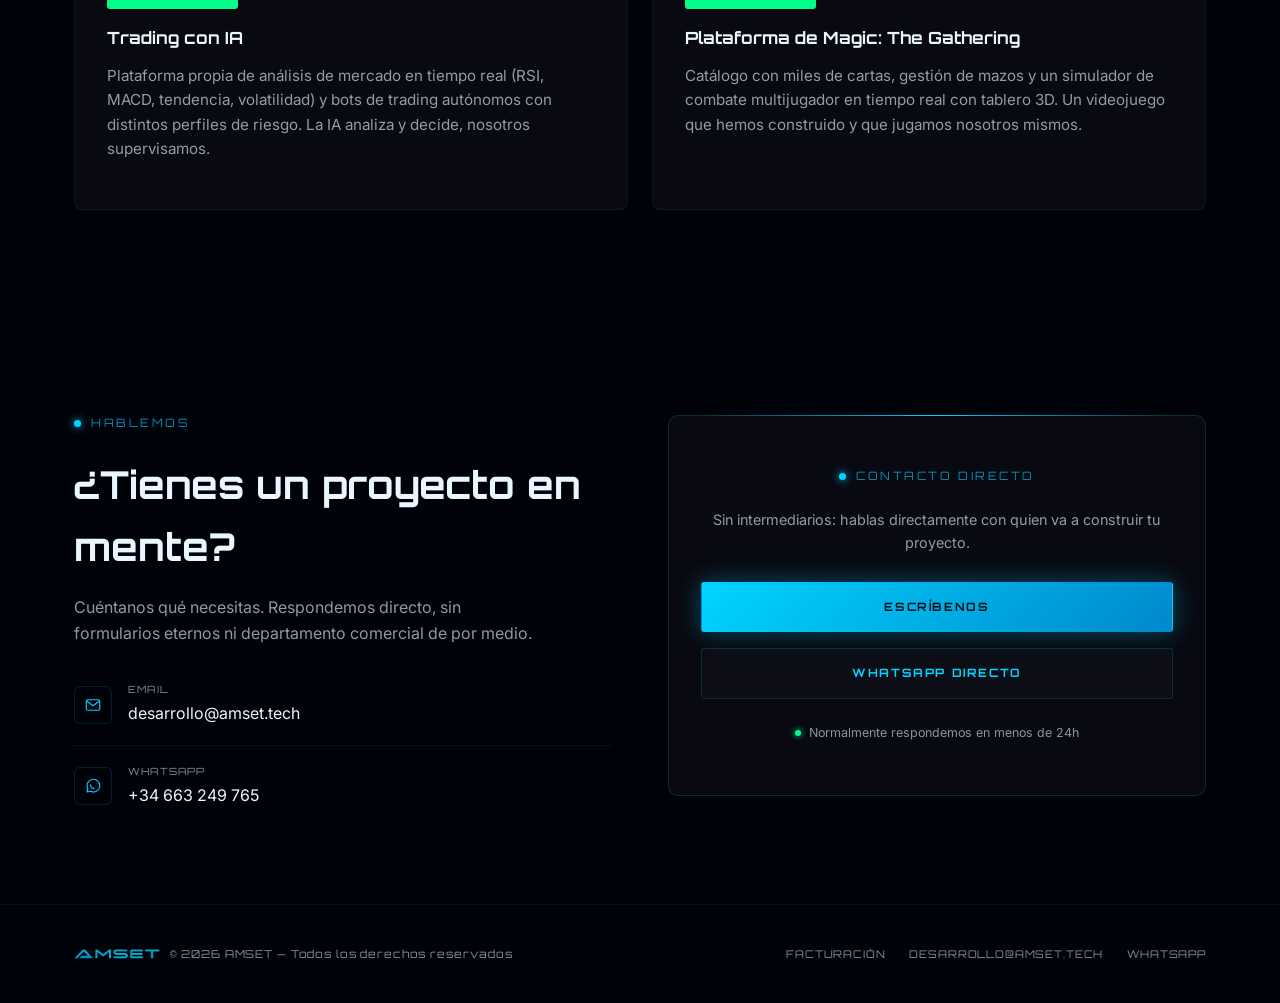
==== commit eb924814: "Rendimiento y accesibilidad: fuentes de Google fuera del CSS (evita render-blocking en cadena) y sub" ====
--- a/index.html
+++ b/index.html
@@ -6,6 +6,9 @@
   <title>AMSET — Software a medida, videojuegos y automatización con IA</title>
   <meta name="description" content="Desarrollamos software a medida, videojuegos y automatización con inteligencia artificial. Construimos herramientas reales — empezando por las que usamos nosotros mismos." />
   <link rel="icon" type="image/svg+xml" href="/assets/img/favicon.svg" />
+  <link rel="preconnect" href="https://fonts.googleapis.com" />
+  <link rel="preconnect" href="https://fonts.gstatic.com" crossorigin />
+  <link rel="stylesheet" href="https://fonts.googleapis.com/css2?family=Orbitron:wght@400;700;900&family=Inter:wght@300;400;500;600;700;800&display=swap" />
   <link rel="canonical" href="https://amset.tech/" />
   <link rel="alternate" hreflang="es" href="https://amset.tech/" />
   <link rel="alternate" hreflang="en" href="https://amset.tech/en/" />
@@ -14,7 +17,7 @@
   <meta property="og:type" content="website" />
   <meta property="og:url" content="https://amset.tech/" />
   <meta property="og:image" content="https://amset.tech/assets/img/logo-texto-2.png" />
-  <link rel="stylesheet" href="/assets/css/style.css?v=3" />
+  <link rel="stylesheet" href="/assets/css/style.css?v=4" />
 </head>
 <body>
 
@@ -243,7 +246,7 @@
     </div>
   </footer>
 
-  <script src="/assets/js/orb.js?v=3"></script>
-  <script src="/assets/js/main.js?v=3"></script>
+  <script src="/assets/js/orb.js?v=4"></script>
+  <script src="/assets/js/main.js?v=4"></script>
 </body>
 </html>
--- a/assets/css/style.css
+++ b/assets/css/style.css
@@ -1,5 +1,3 @@
-@import url('https://fonts.googleapis.com/css2?family=Orbitron:wght@400;700;900&family=Inter:wght@300;400;500;600;700;800&display=swap');
-
 :root {
   --bg: #00020a;
   --bg-panel: rgba(255, 255, 255, 0.03);
@@ -7,11 +5,11 @@
   --border: rgba(0, 212, 255, 0.16);
   --border-soft: rgba(0, 212, 255, 0.08);
   --cyan: #00d4ff;
-  --cyan-soft: rgba(0, 212, 255, 0.55);
+  --cyan-soft: rgba(0, 212, 255, 0.68);
   --violet: #7800ff;
   --text: #eaf6ff;
   --text-dim: rgba(234, 246, 255, 0.62);
-  --text-faint: rgba(234, 246, 255, 0.38);
+  --text-faint: rgba(234, 246, 255, 0.58);
   --font-display: 'Orbitron', monospace;
   --font-body: 'Inter', -apple-system, sans-serif;
   --max-w: 1180px;
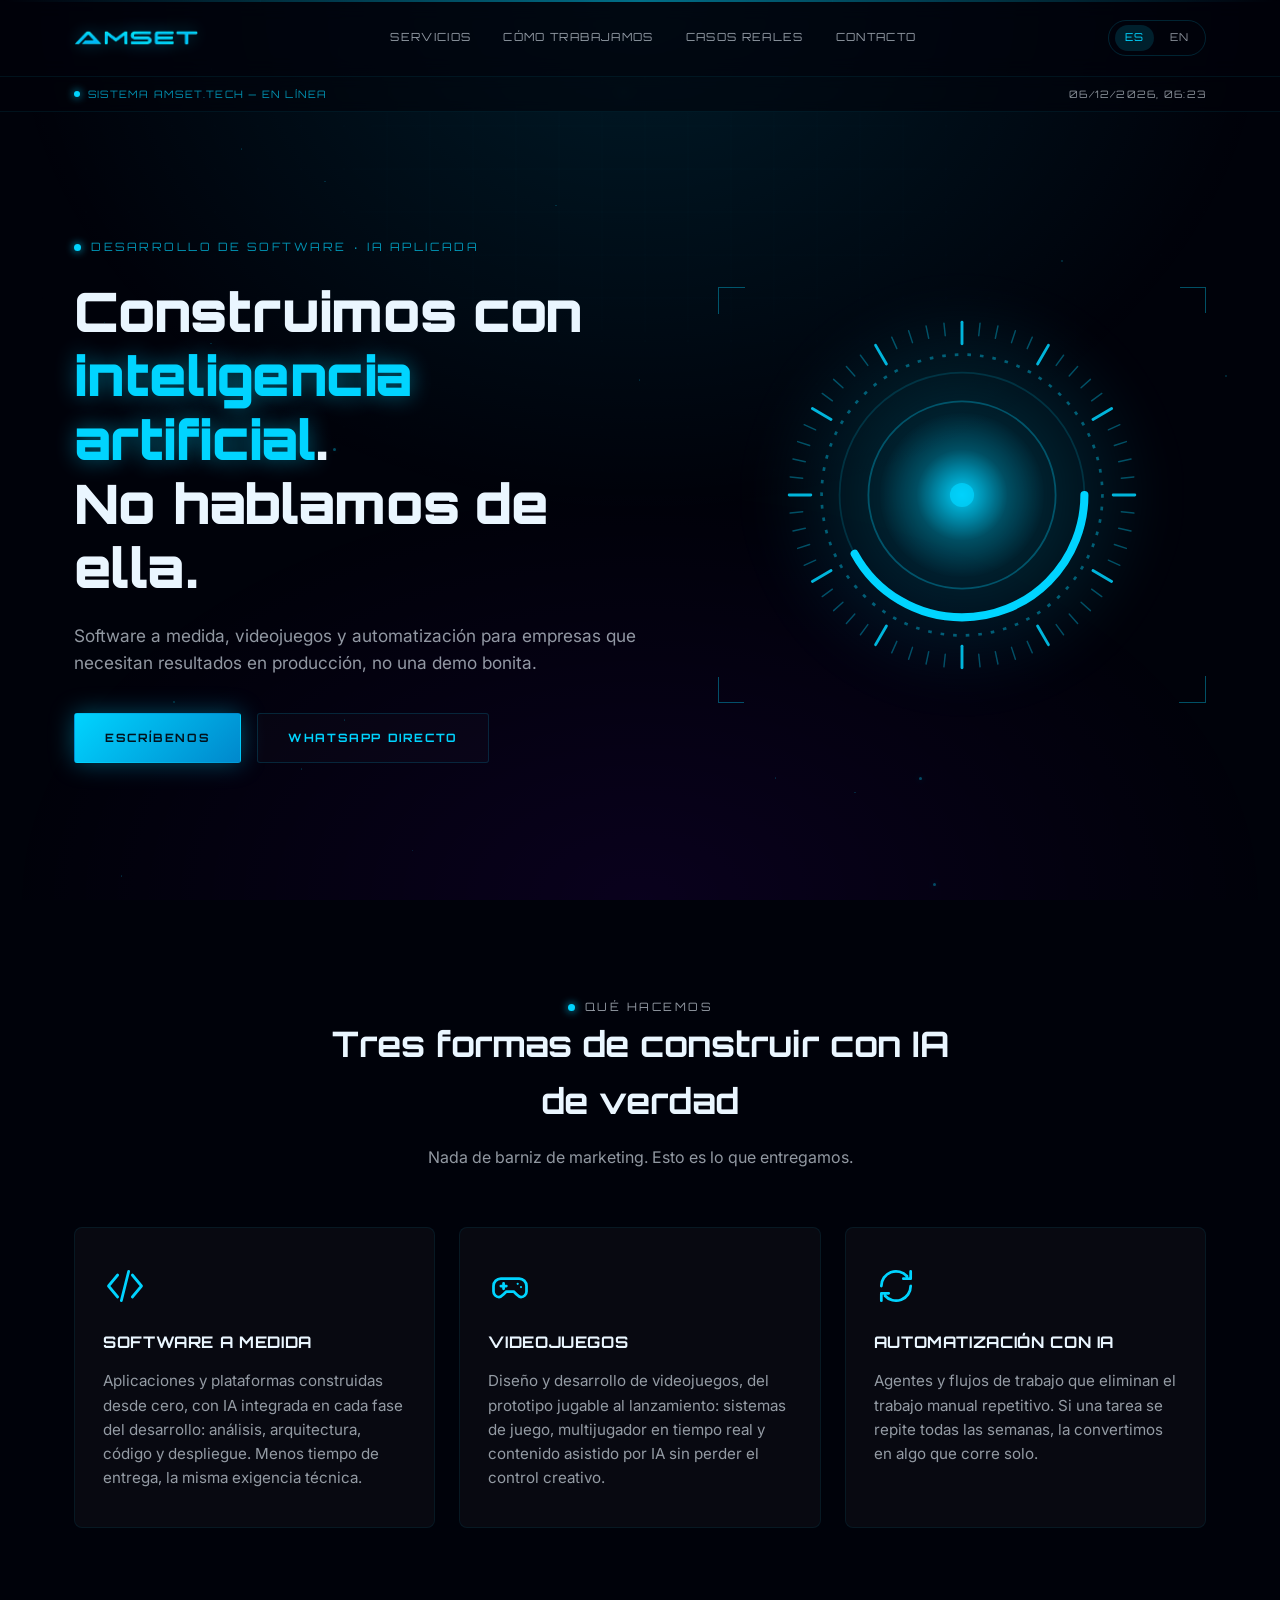
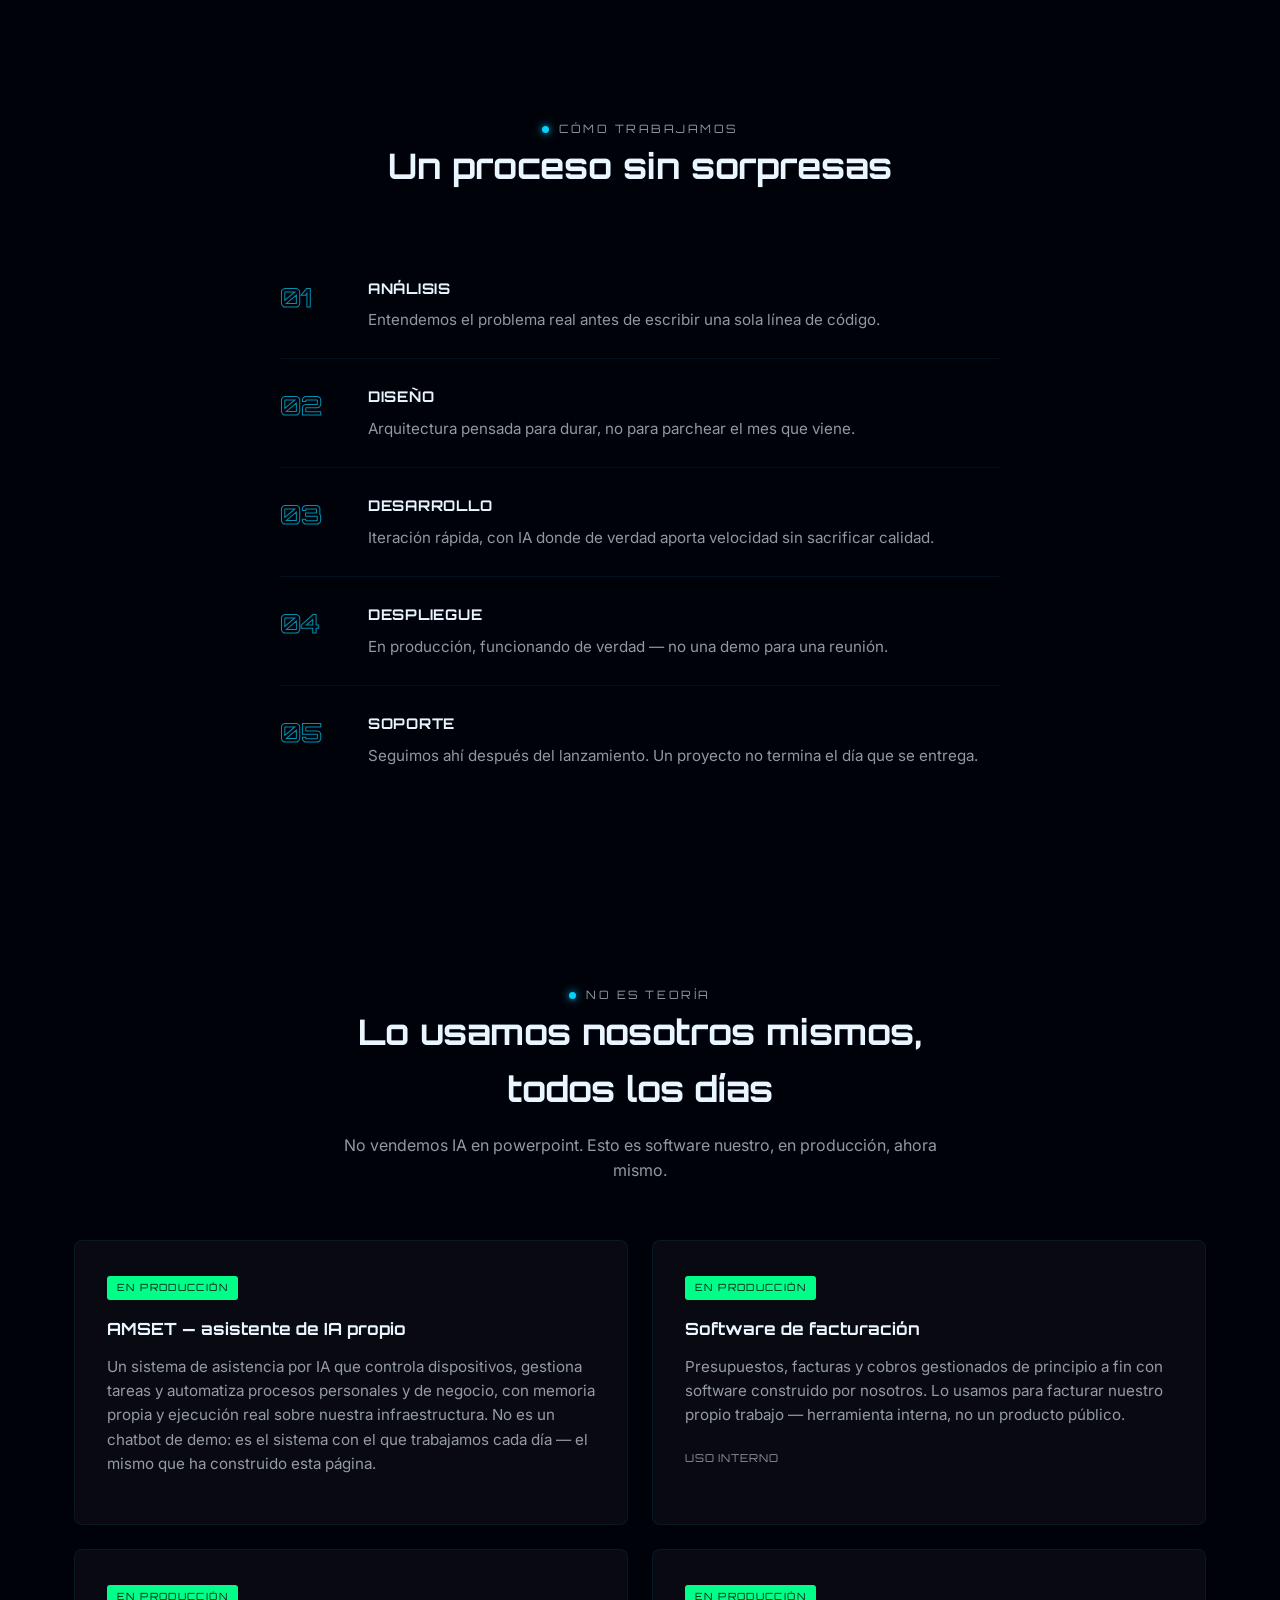
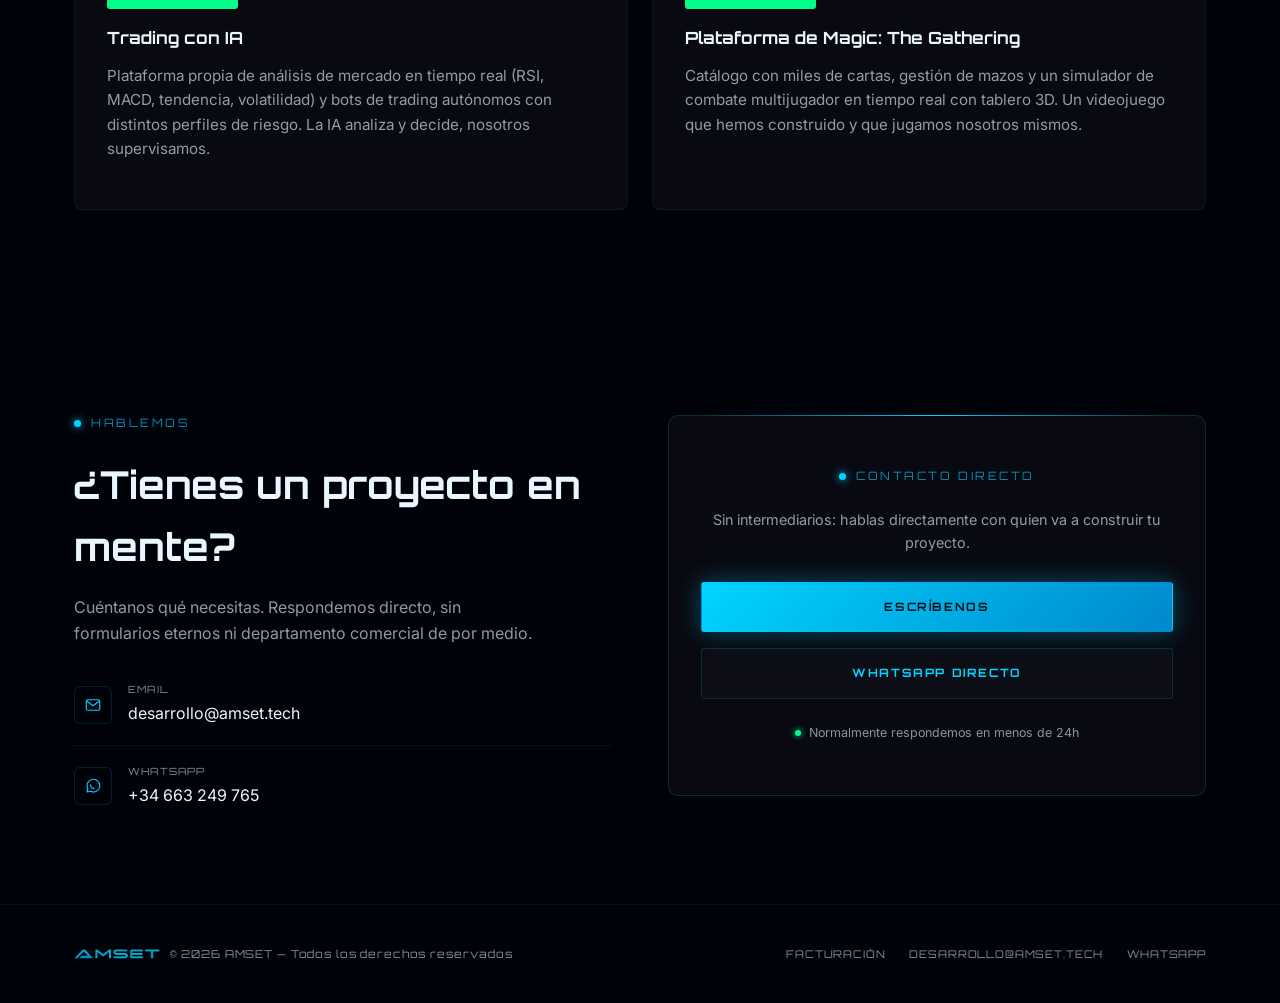
==== commit 8bb78022: "SEO: robots.txt, sitemap.xml, Twitter Cards, og:site_name/locale y datos estructurados Organization " ====
--- a/index.html
+++ b/index.html
@@ -15,9 +15,27 @@
   <meta property="og:title" content="AMSET — Software a medida, videojuegos y automatización con IA" />
   <meta property="og:description" content="Construimos con inteligencia artificial. No hablamos de ella." />
   <meta property="og:type" content="website" />
+  <meta property="og:site_name" content="AMSET" />
+  <meta property="og:locale" content="es_ES" />
+  <meta property="og:locale:alternate" content="en_US" />
   <meta property="og:url" content="https://amset.tech/" />
   <meta property="og:image" content="https://amset.tech/assets/img/logo-texto-2.png" />
+  <meta name="twitter:card" content="summary_large_image" />
+  <meta name="twitter:title" content="AMSET — Software a medida, videojuegos y automatización con IA" />
+  <meta name="twitter:description" content="Construimos con inteligencia artificial. No hablamos de ella." />
+  <meta name="twitter:image" content="https://amset.tech/assets/img/logo-texto-2.png" />
   <link rel="stylesheet" href="/assets/css/style.css?v=4" />
+  <script type="application/ld+json">
+  {
+    "@context": "https://schema.org",
+    "@type": "Organization",
+    "name": "AMSET",
+    "url": "https://amset.tech",
+    "logo": "https://amset.tech/assets/img/logo-texto-2.png",
+    "description": "Desarrollo de software a medida, videojuegos y automatización con inteligencia artificial.",
+    "email": "desarrollo@amset.tech"
+  }
+  </script>
 </head>
 <body>
 
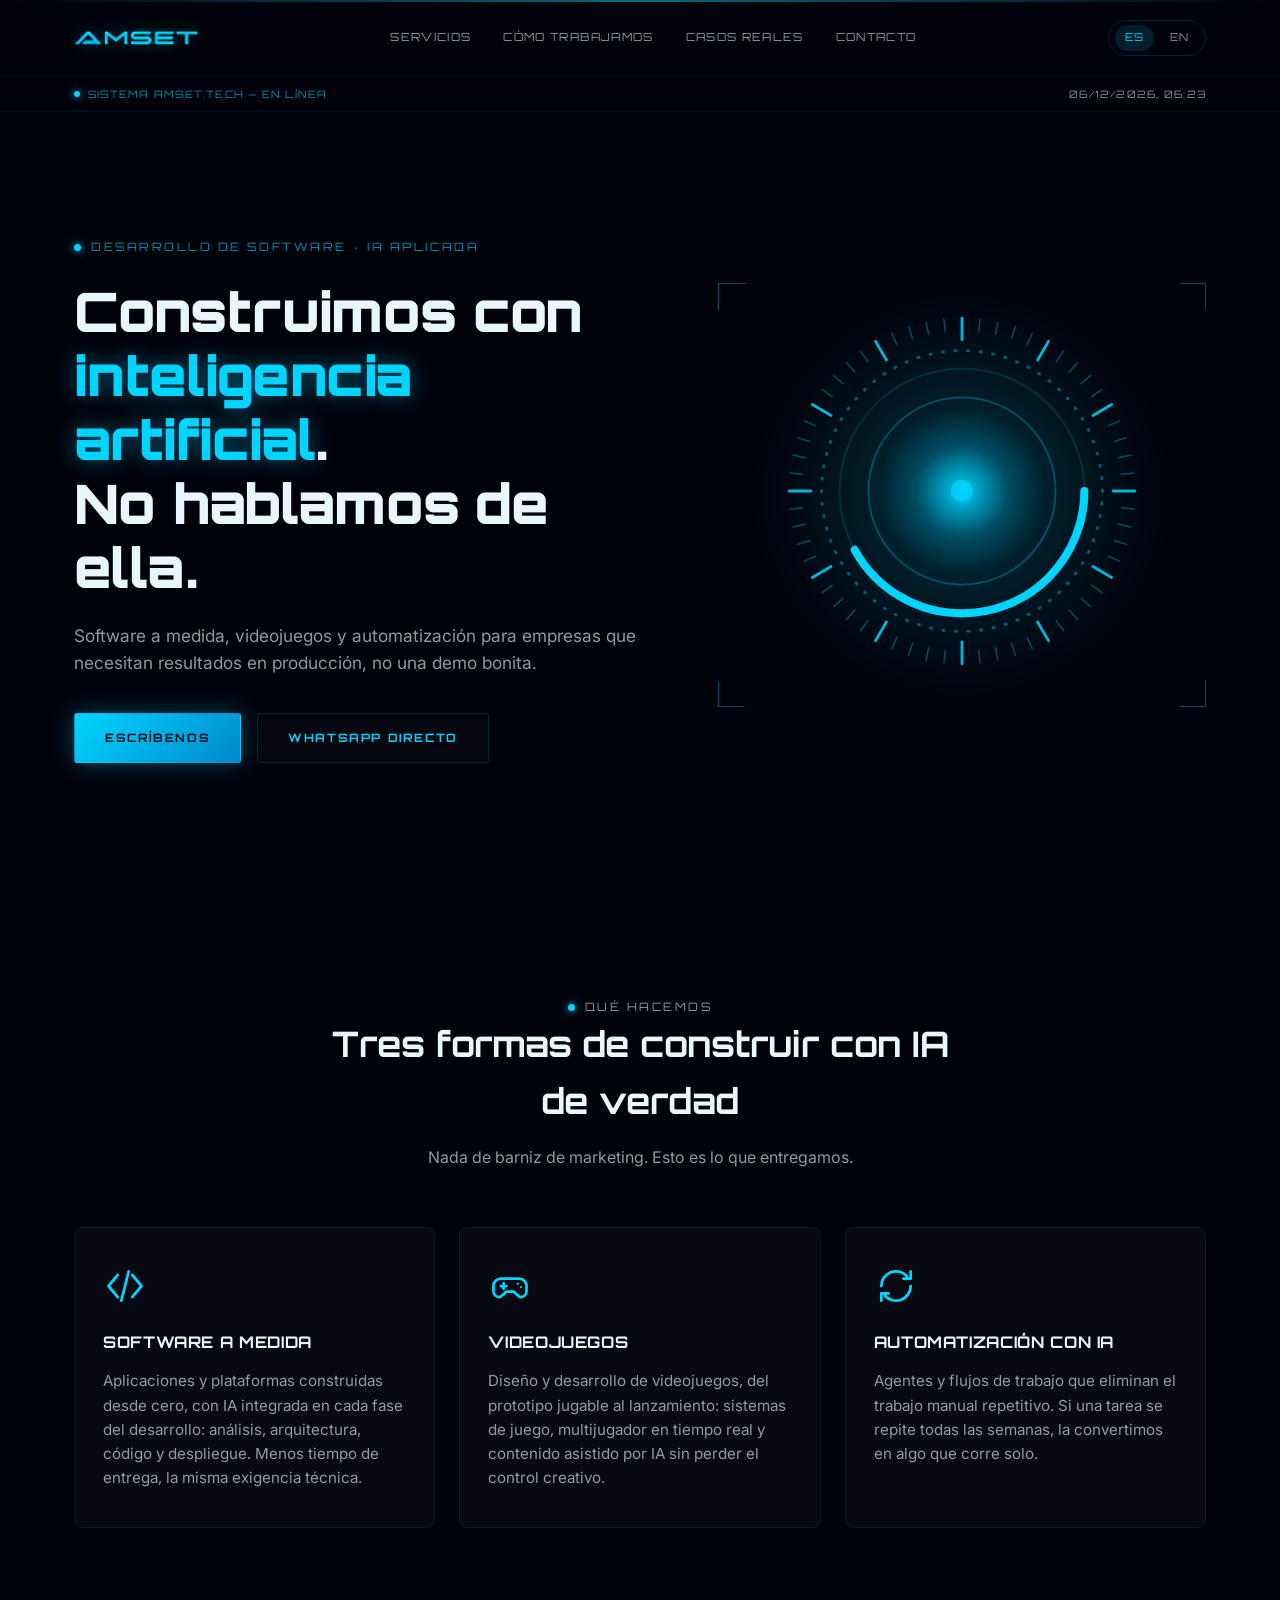
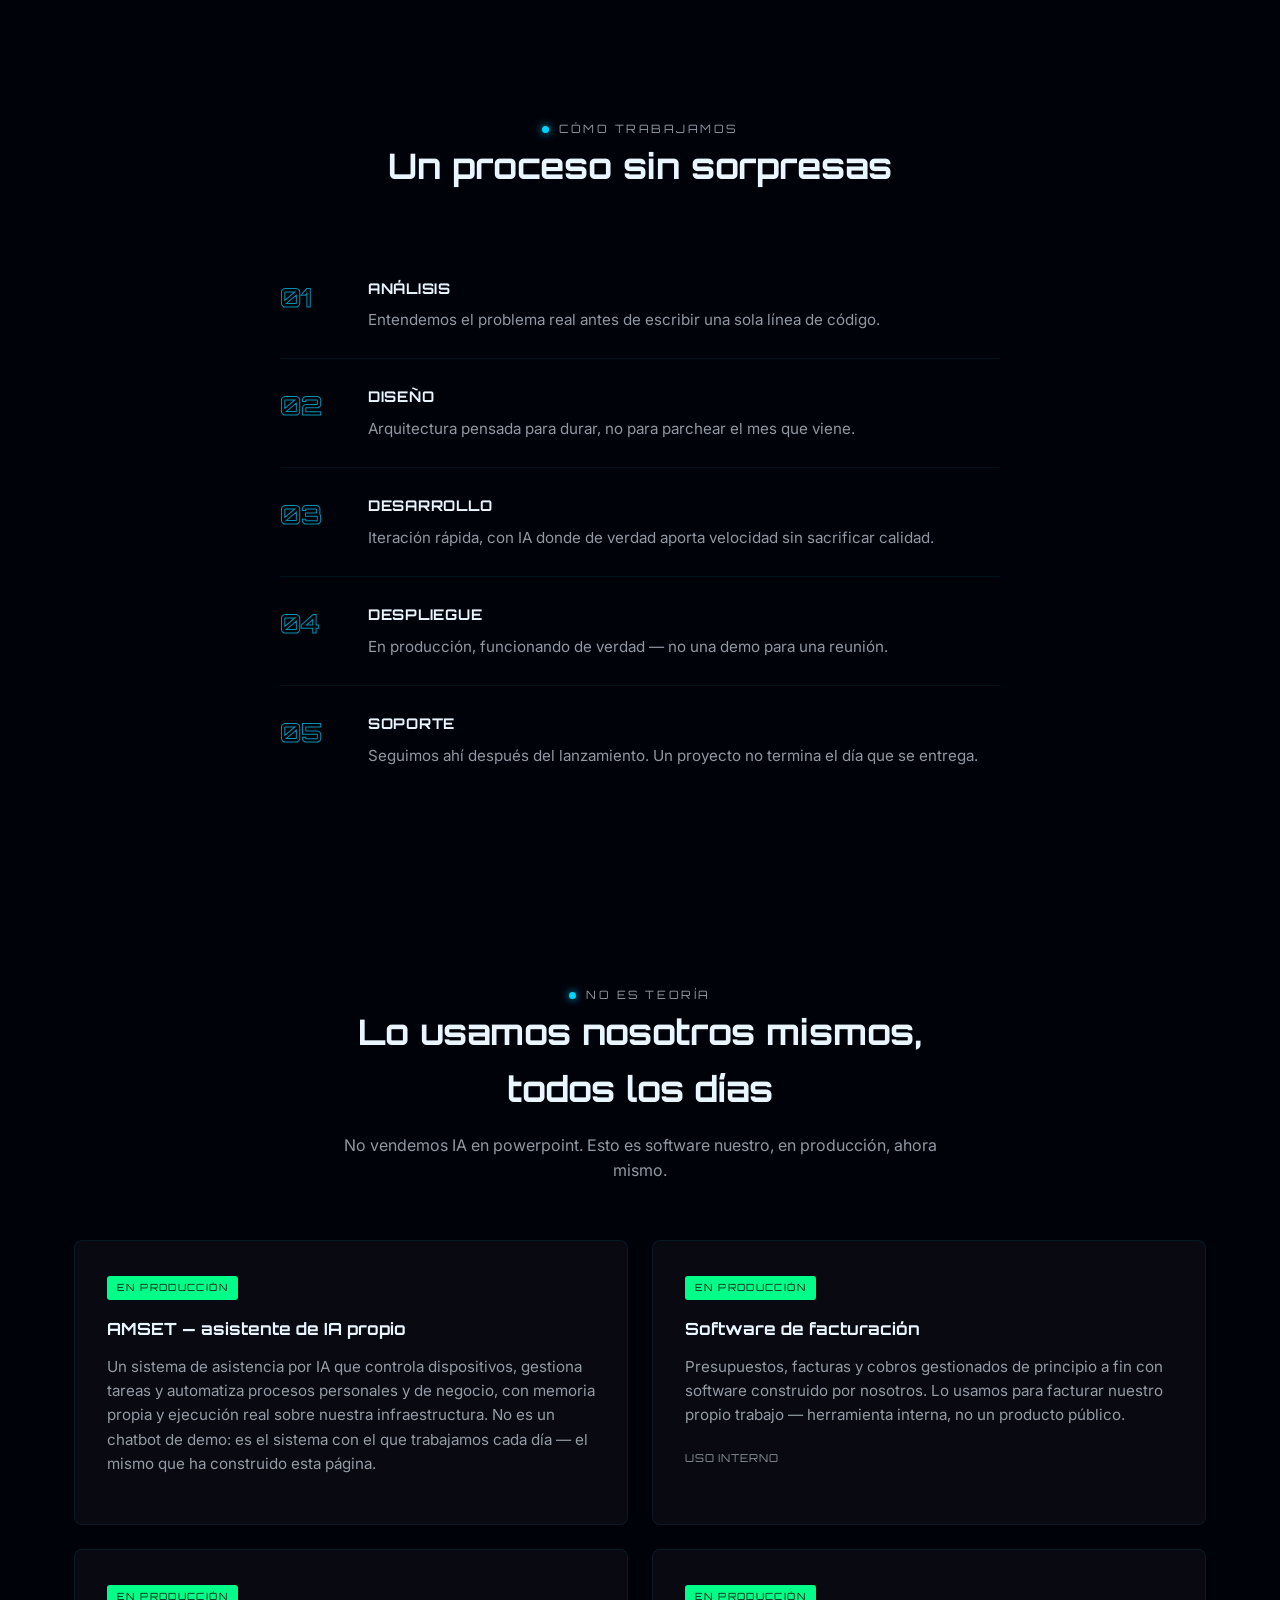
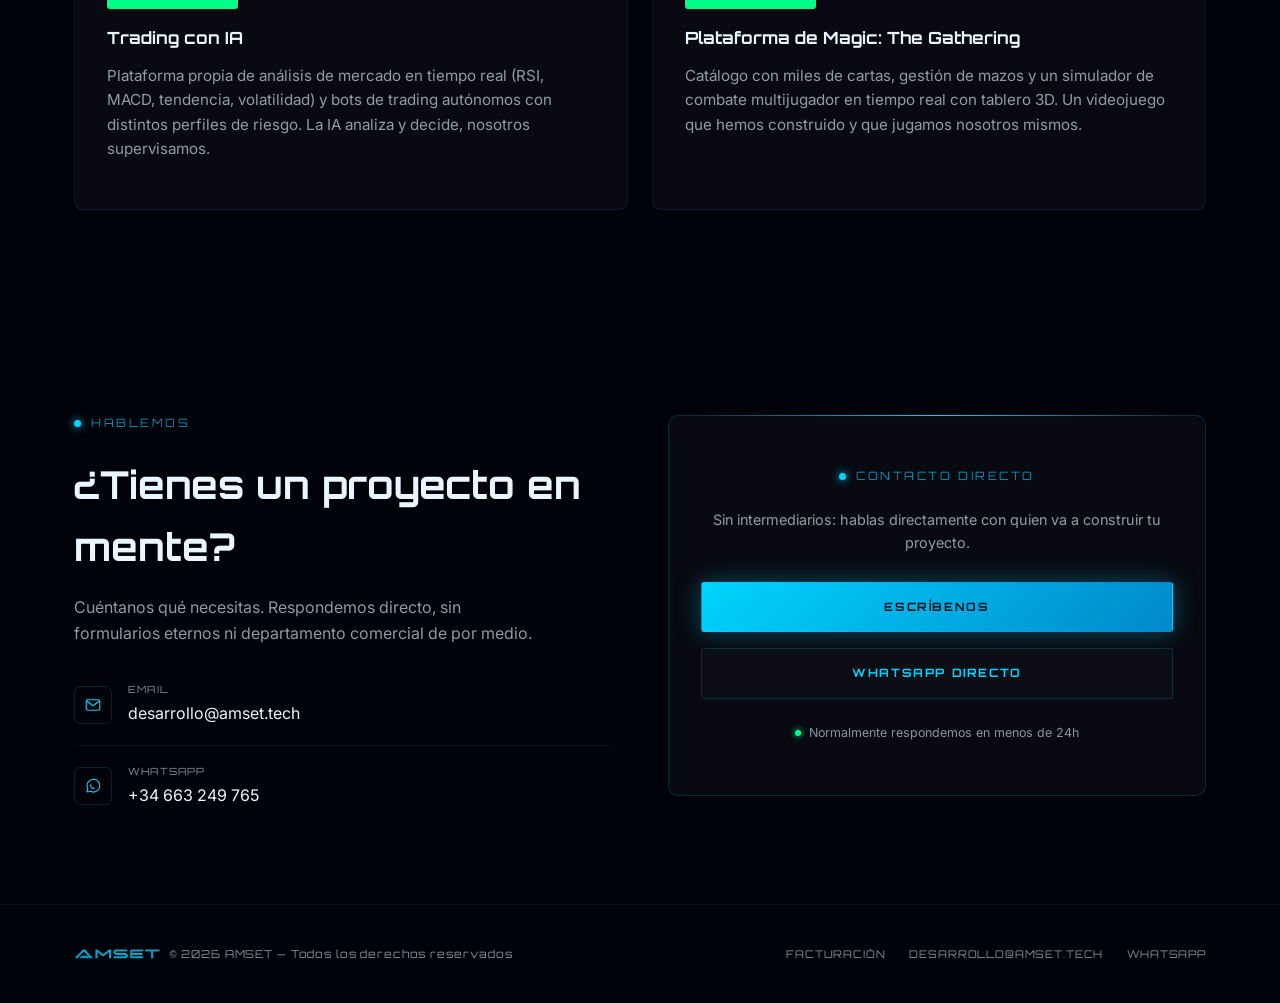
==== commit 055c4436: "Corrige desborde horizontal en movil: la bolita forzaba 360px fijos dentro de una columna grid mas e" ====
--- a/index.html
+++ b/index.html
@@ -24,7 +24,7 @@
   <meta name="twitter:title" content="AMSET — Software a medida, videojuegos y automatización con IA" />
   <meta name="twitter:description" content="Construimos con inteligencia artificial. No hablamos de ella." />
   <meta name="twitter:image" content="https://amset.tech/assets/img/logo-texto-2.png" />
-  <link rel="stylesheet" href="/assets/css/style.css?v=4" />
+  <link rel="stylesheet" href="/assets/css/style.css?v=5" />
   <script type="application/ld+json">
   {
     "@context": "https://schema.org",
@@ -264,7 +264,7 @@
     </div>
   </footer>
 
-  <script src="/assets/js/orb.js?v=4"></script>
-  <script src="/assets/js/main.js?v=4"></script>
+  <script src="/assets/js/orb.js?v=5"></script>
+  <script src="/assets/js/main.js?v=5"></script>
 </body>
 </html>
--- a/assets/css/style.css
+++ b/assets/css/style.css
@@ -17,7 +17,12 @@
 
 * { box-sizing: border-box; }
 
-html { scroll-behavior: smooth; }
+html {
+  scroll-behavior: smooth;
+  background: var(--bg);
+  overflow-x: hidden;
+  max-width: 100vw;
+}
 
 body {
   margin: 0;
@@ -28,6 +33,7 @@
   line-height: 1.6;
   -webkit-font-smoothing: antialiased;
   overflow-x: hidden;
+  max-width: 100vw;
 }
 
 img { max-width: 100%; display: block; }
@@ -246,6 +252,8 @@
   width: 100%;
 }
 
+.hero .wrap > * { min-width: 0; }
+
 .eyebrow {
   font-family: var(--font-display);
   font-size: 0.72rem;
@@ -582,7 +590,7 @@
   .eyebrow { justify-content: center; }
   .hero p.lead { margin-left: auto; margin-right: auto; }
   .hero .btn-row { justify-content: center; }
-  .hero-visual { order: -1; }
+  .hero-visual { order: -1; padding: 12px; }
   .services-grid { grid-template-columns: 1fr; }
   .proof-grid { grid-template-columns: 1fr; }
   .nav-links {
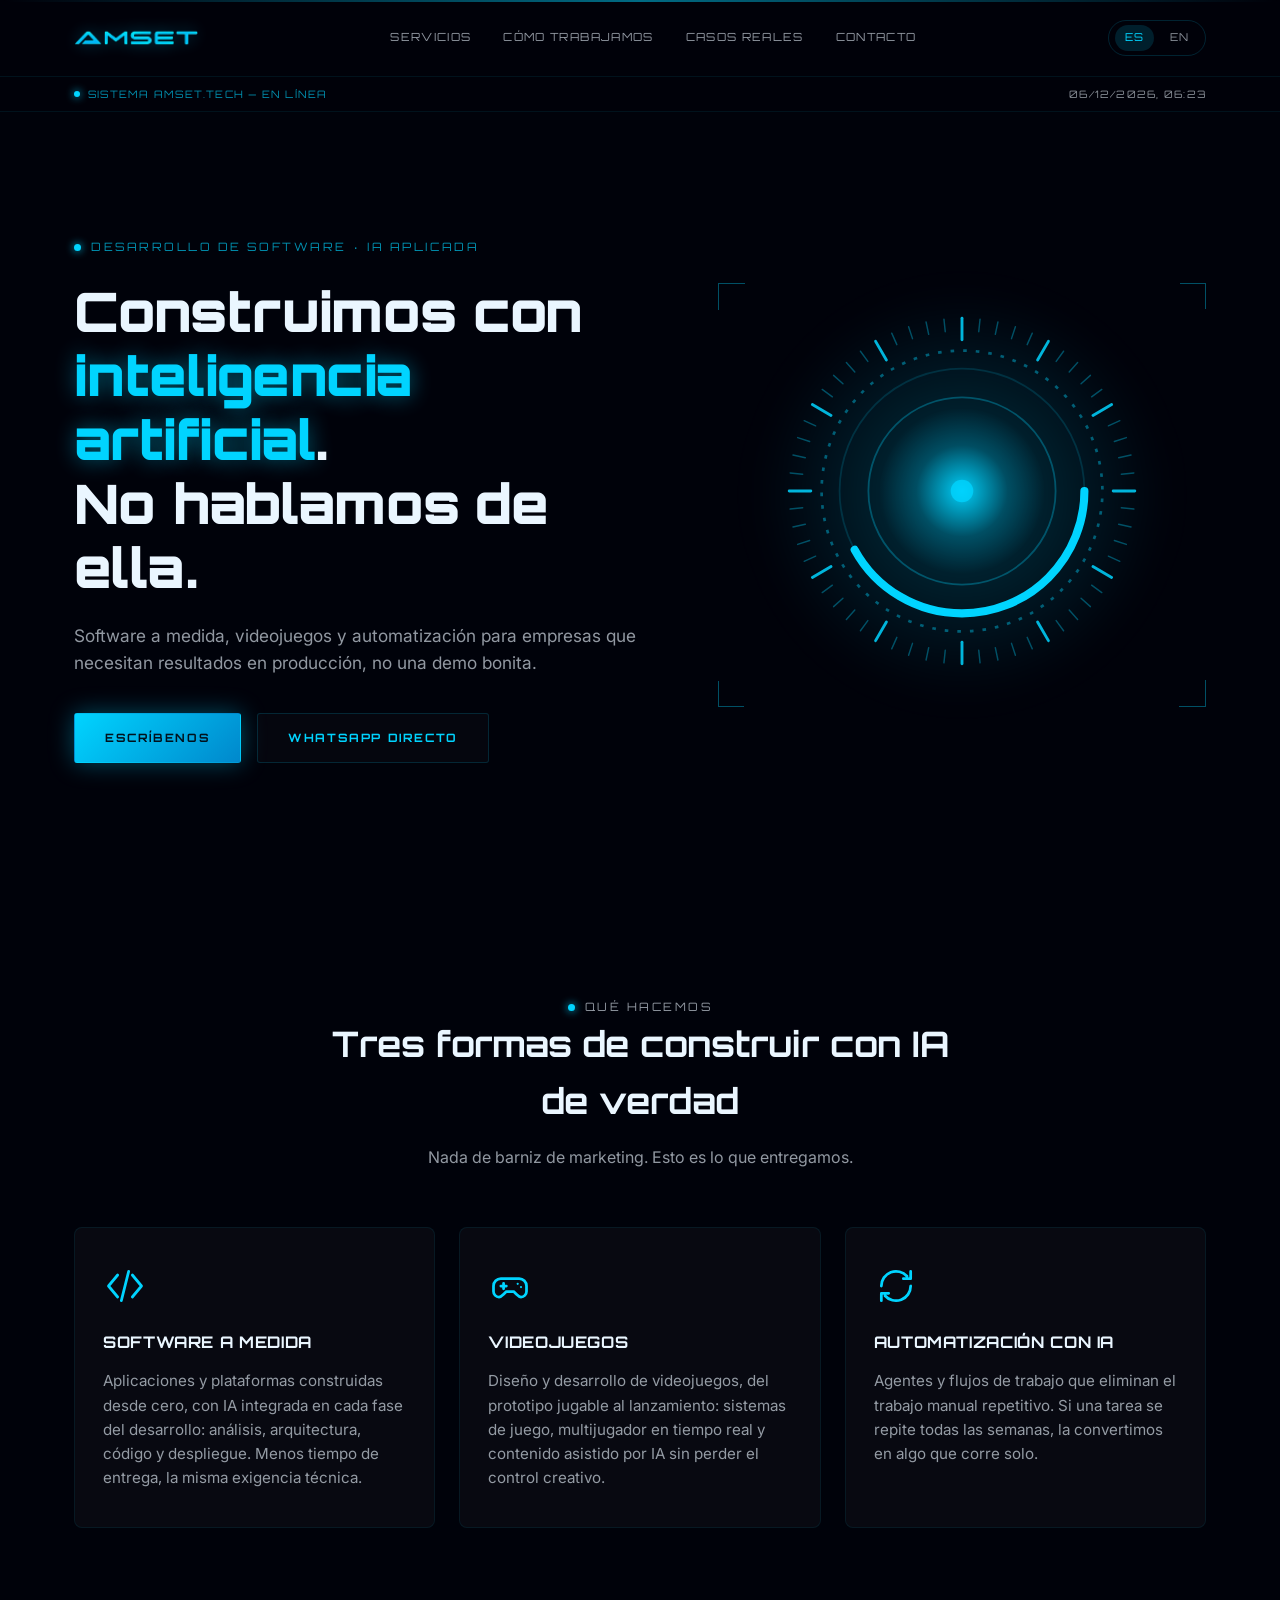
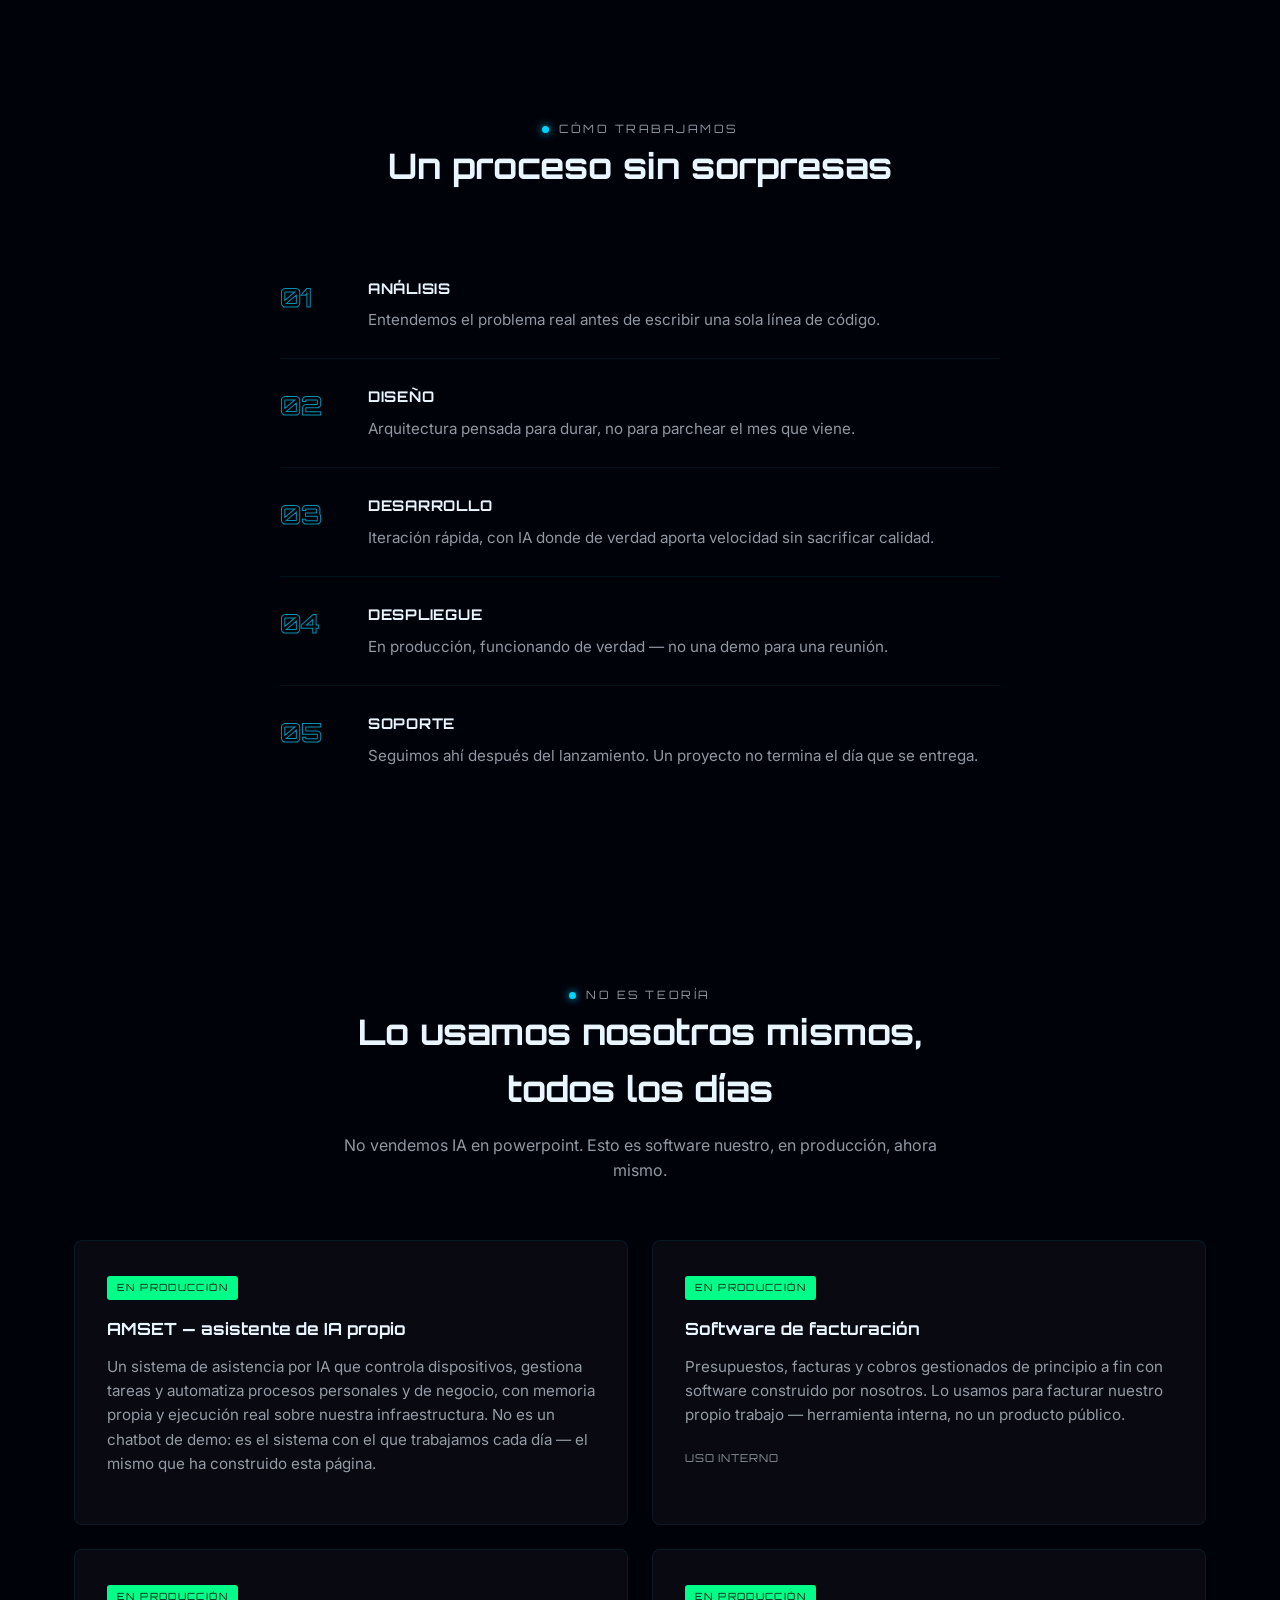
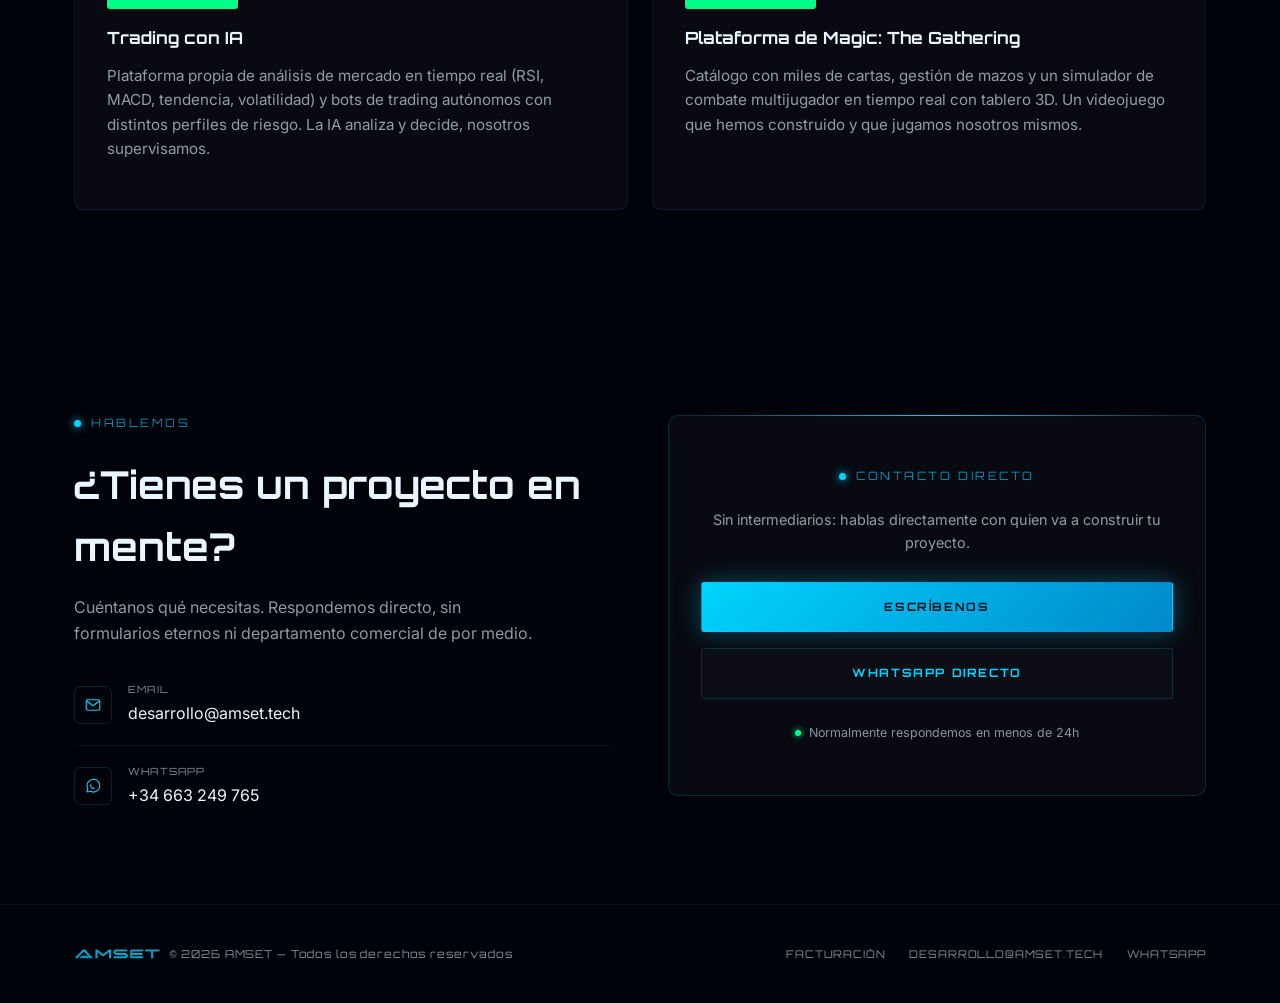
==== commit 67219fb5: "Corrige la imagen de vista previa social: genera og-image-es/en.png reales a 1200x630 (el logo alarg" ====
--- a/index.html
+++ b/index.html
@@ -19,11 +19,14 @@
   <meta property="og:locale" content="es_ES" />
   <meta property="og:locale:alternate" content="en_US" />
   <meta property="og:url" content="https://amset.tech/" />
-  <meta property="og:image" content="https://amset.tech/assets/img/logo-texto-2.png" />
+  <meta property="og:image" content="https://amset.tech/assets/img/og-image-es.png" />
+  <meta property="og:image:width" content="1200" />
+  <meta property="og:image:height" content="630" />
+  <meta property="og:image:alt" content="AMSET — Construimos con inteligencia artificial. No hablamos de ella." />
   <meta name="twitter:card" content="summary_large_image" />
   <meta name="twitter:title" content="AMSET — Software a medida, videojuegos y automatización con IA" />
   <meta name="twitter:description" content="Construimos con inteligencia artificial. No hablamos de ella." />
-  <meta name="twitter:image" content="https://amset.tech/assets/img/logo-texto-2.png" />
+  <meta name="twitter:image" content="https://amset.tech/assets/img/og-image-es.png" />
   <link rel="stylesheet" href="/assets/css/style.css?v=5" />
   <script type="application/ld+json">
   {
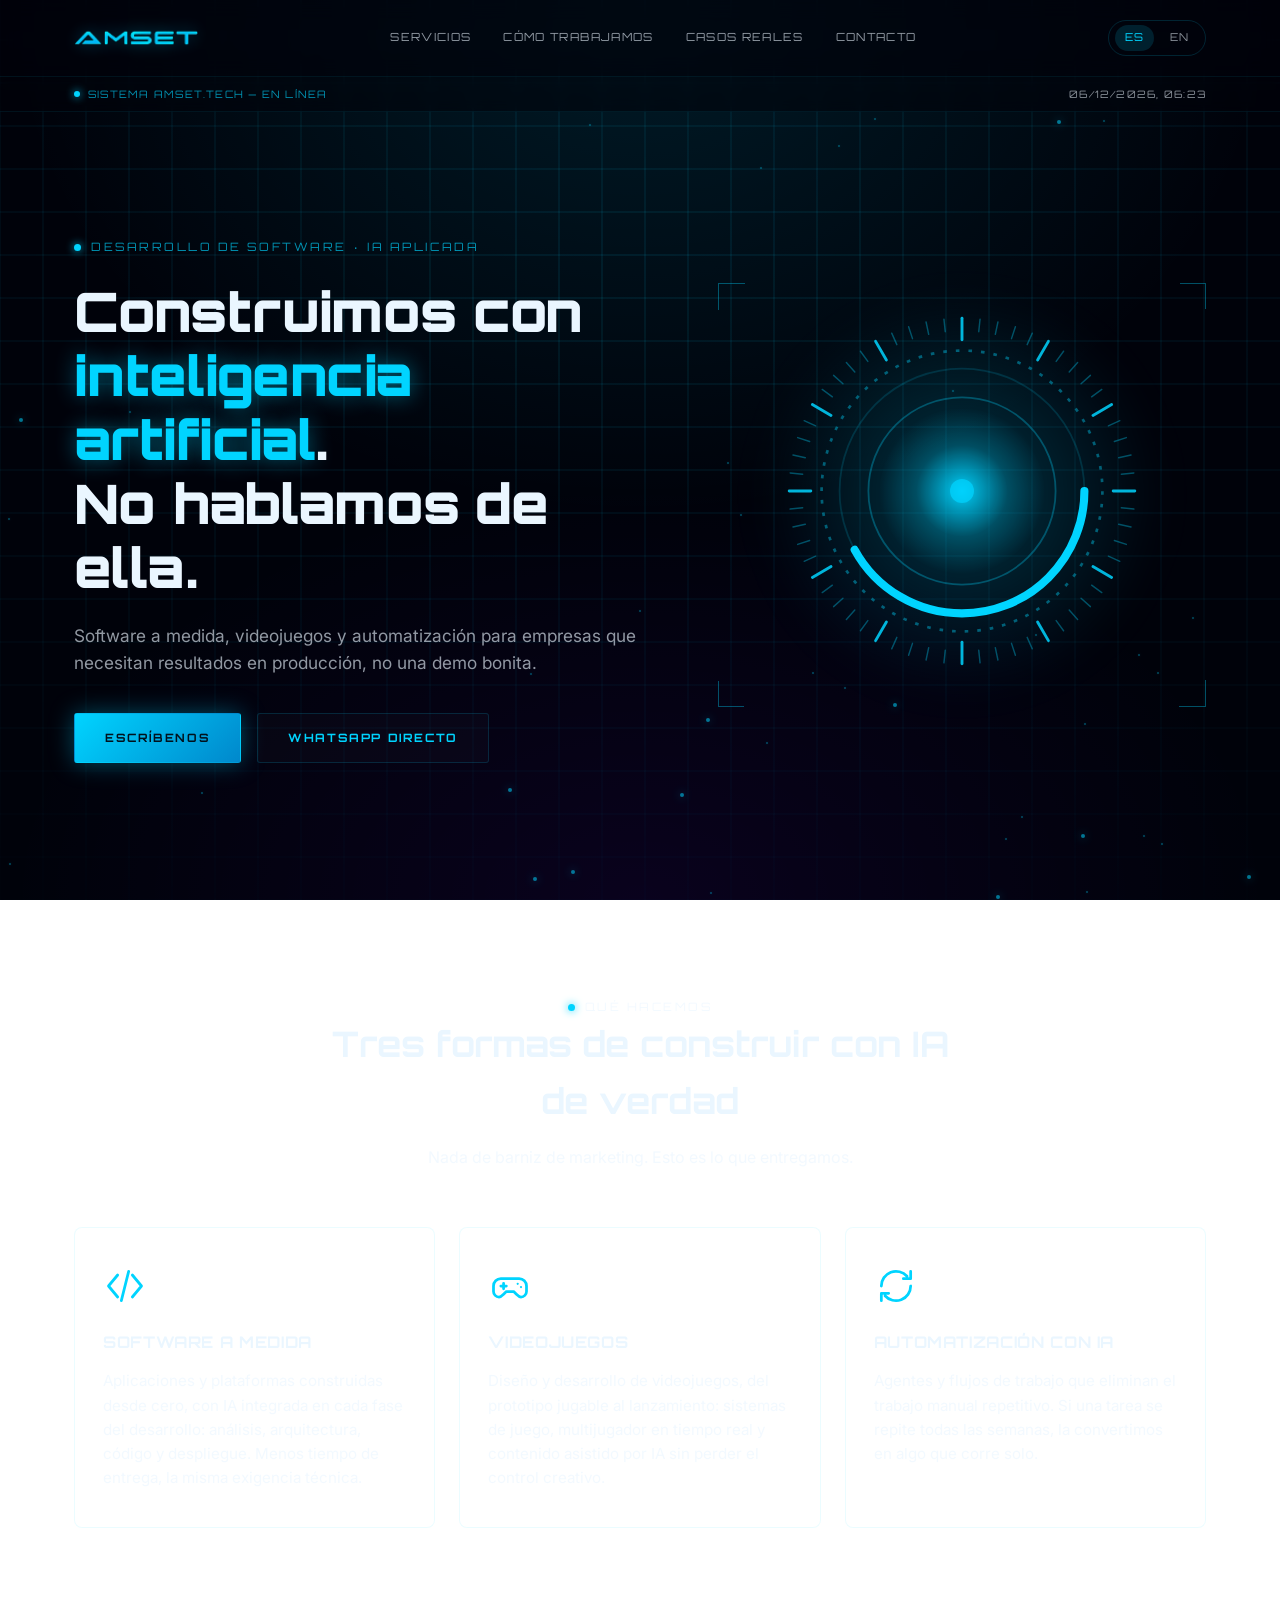
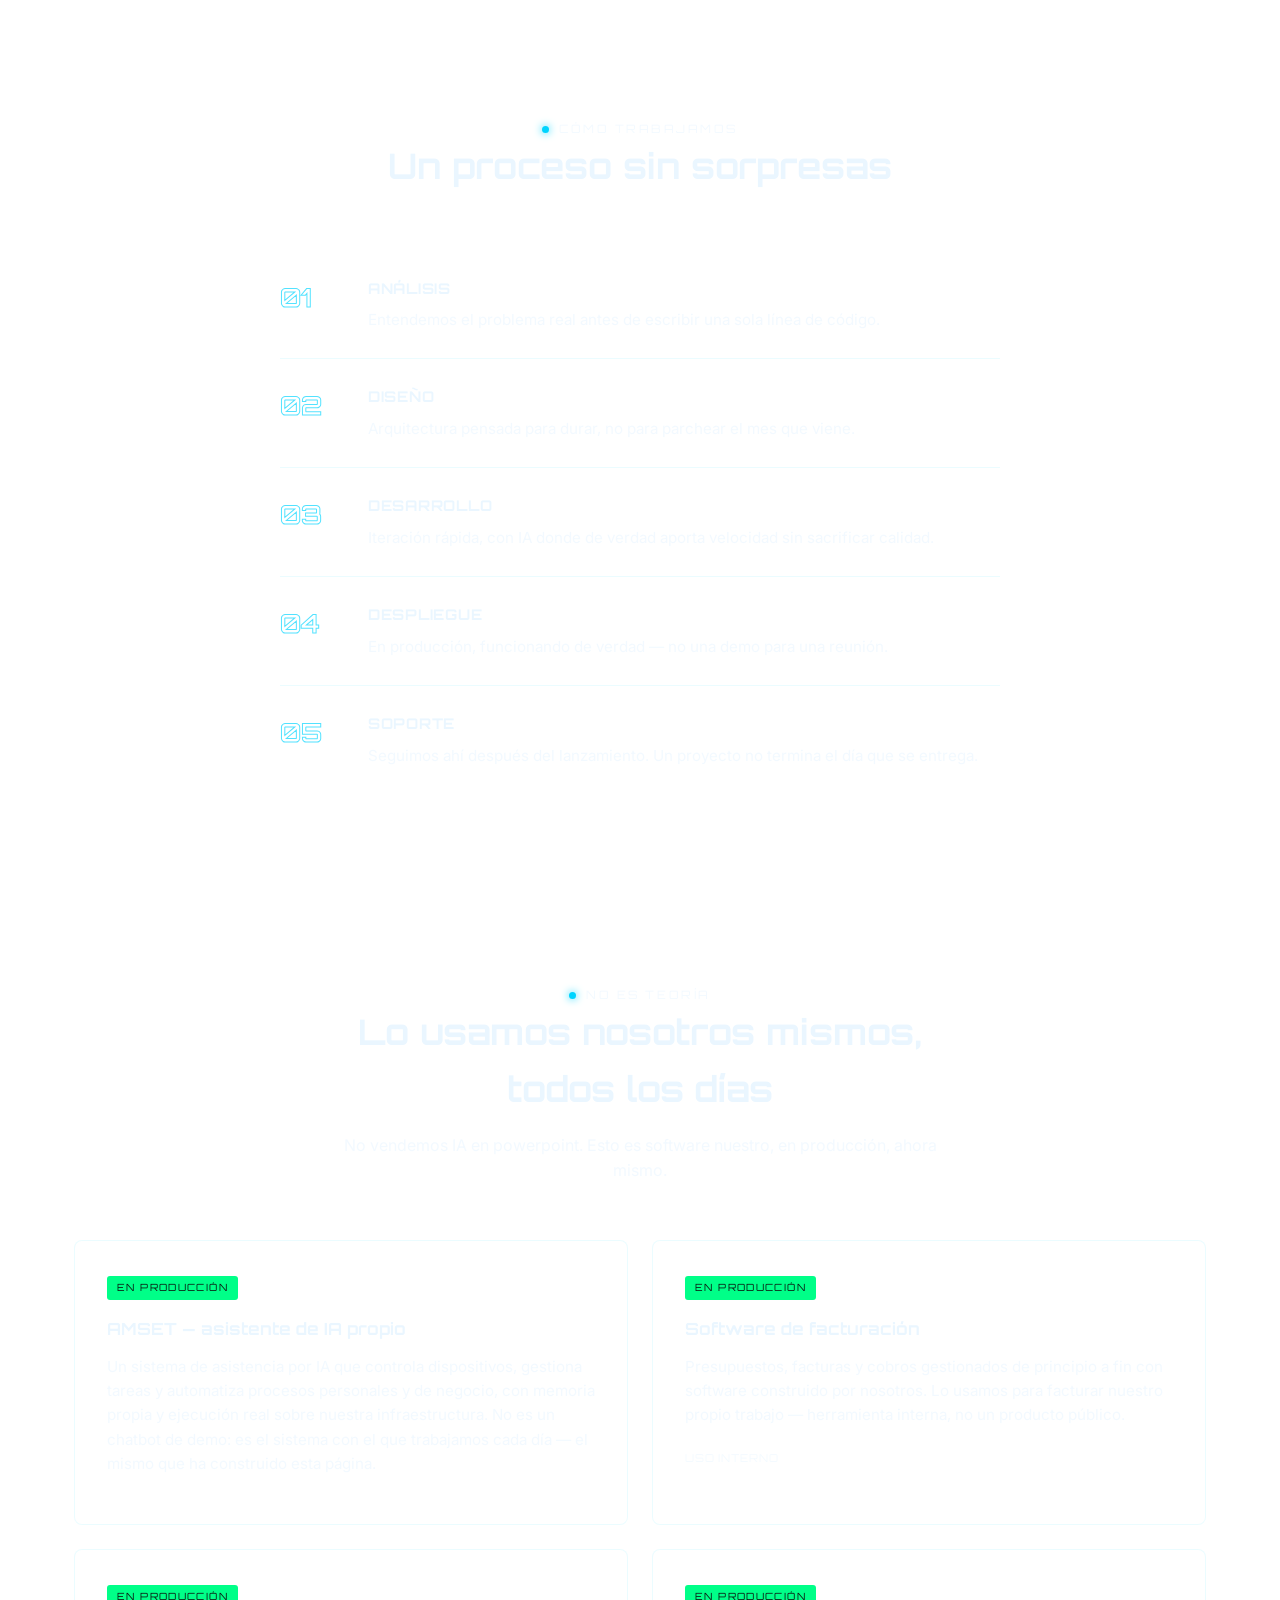
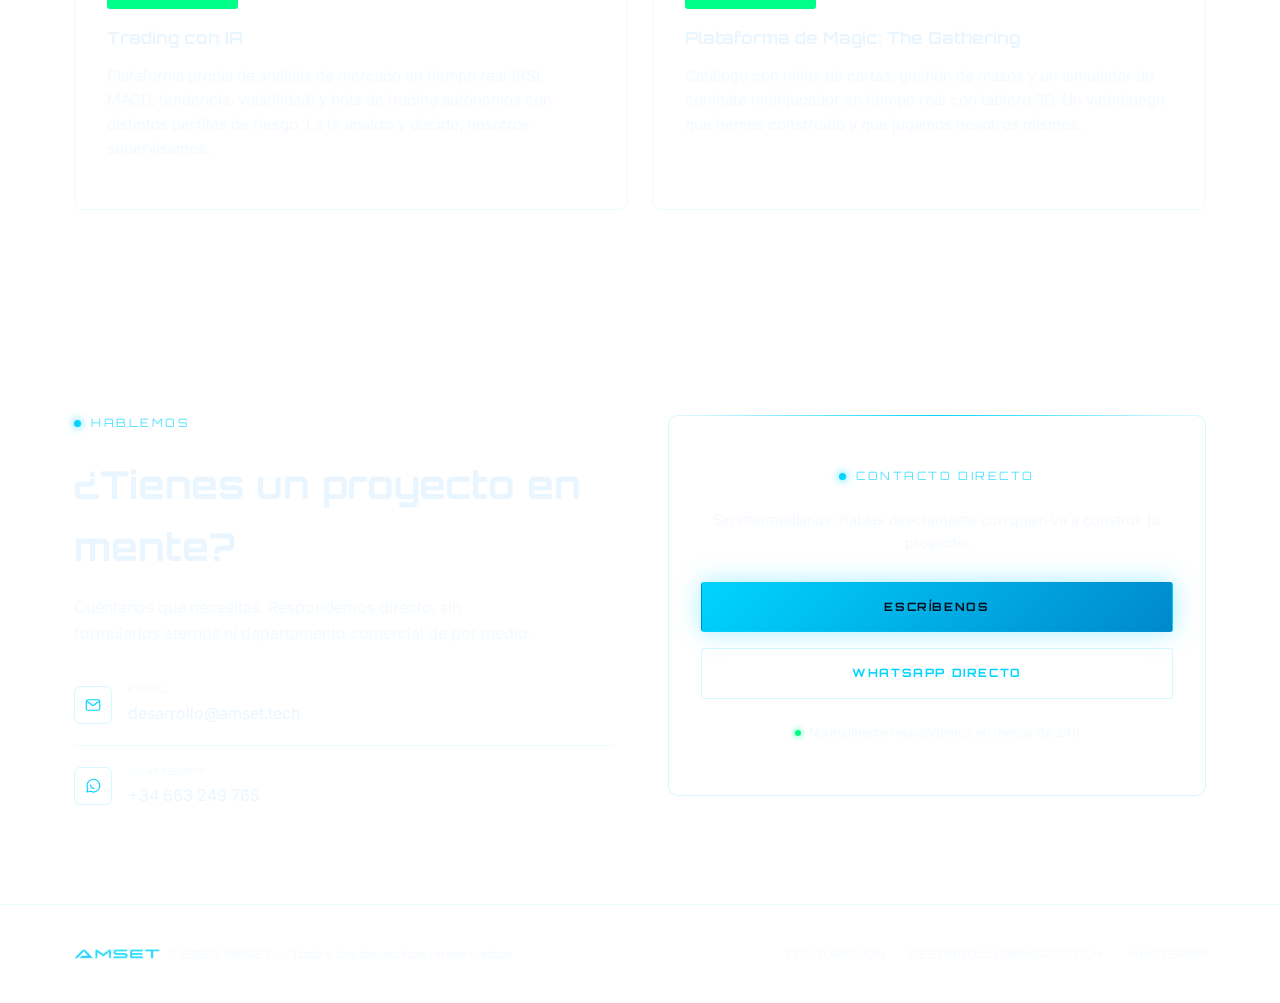
==== commit a1377b6e: "Arregla el fondo invisible: z-index negativo del bg-scene quedaba detras del propio background de ht" ====
--- a/index.html
+++ b/index.html
@@ -27,7 +27,7 @@
   <meta name="twitter:title" content="AMSET — Software a medida, videojuegos y automatización con IA" />
   <meta name="twitter:description" content="Construimos con inteligencia artificial. No hablamos de ella." />
   <meta name="twitter:image" content="https://amset.tech/assets/img/og-image-es.png" />
-  <link rel="stylesheet" href="/assets/css/style.css?v=5" />
+  <link rel="stylesheet" href="/assets/css/style.css?v=7" />
   <script type="application/ld+json">
   {
     "@context": "https://schema.org",
@@ -41,8 +41,6 @@
   </script>
 </head>
 <body>
-
-  <div class="scanline-overlay"></div>
 
   <div class="bg-scene">
     <div class="bg-glow-top"></div>
@@ -267,7 +265,7 @@
     </div>
   </footer>
 
-  <script src="/assets/js/orb.js?v=5"></script>
-  <script src="/assets/js/main.js?v=5"></script>
+  <script src="/assets/js/orb.js?v=7"></script>
+  <script src="/assets/js/main.js?v=7"></script>
 </body>
 </html>
--- a/assets/css/style.css
+++ b/assets/css/style.css
@@ -19,14 +19,12 @@
 
 html {
   scroll-behavior: smooth;
-  background: var(--bg);
   overflow-x: hidden;
   max-width: 100vw;
 }
 
 body {
   margin: 0;
-  background: var(--bg);
   color: var(--text);
   font-family: var(--font-body);
   font-size: 16px;
@@ -42,7 +40,14 @@
 
 .wrap { max-width: var(--max-w); margin: 0 auto; padding: 0 24px; }
 
-/* ---------- fondo "sala de control" ---------- */
+/* ---------- fondo "sala de control" ----------
+   El color base vive AQUI (no en html/body): un position:fixed con z-index
+   negativo pinta por DEBAJO del propio background de <body>/<html> en la
+   mayoria de motores (el "canvas" del documento se pinta antes que
+   cualquier descendiente con z-index negativo) - si html/body tuvieran su
+   propio background solido, taparia esta capa entera y la rejilla/particulas
+   quedarian invisibles aunque el CSS este bien. Comprobado en vivo: quitando
+   el background de html/body la rejilla aparece al instante. */
 
 .bg-scene {
   position: fixed;
@@ -50,6 +55,7 @@
   z-index: -1;
   overflow: hidden;
   pointer-events: none;
+  background: var(--bg);
 }
 
 .bg-glow-top {
@@ -69,12 +75,12 @@
 .bg-grid {
   position: absolute;
   inset: 0;
-  opacity: 0.5;
+  opacity: 1;
   background-image:
-    repeating-linear-gradient(0deg, rgba(0, 212, 255, 0.035) 0px, transparent 1px, transparent 42px, rgba(0, 212, 255, 0.035) 43px),
-    repeating-linear-gradient(90deg, rgba(0, 212, 255, 0.035) 0px, transparent 1px, transparent 42px, rgba(0, 212, 255, 0.035) 43px);
-  mask-image: radial-gradient(ellipse 80% 60% at 50% 20%, black 0%, transparent 75%);
-  -webkit-mask-image: radial-gradient(ellipse 80% 60% at 50% 20%, black 0%, transparent 75%);
+    repeating-linear-gradient(0deg, rgba(0, 212, 255, 0.16) 0px, transparent 1px, transparent 42px, rgba(0, 212, 255, 0.16) 43px),
+    repeating-linear-gradient(90deg, rgba(0, 212, 255, 0.16) 0px, transparent 1px, transparent 42px, rgba(0, 212, 255, 0.16) 43px);
+  mask-image: radial-gradient(ellipse 130% 90% at 50% 30%, black 0%, transparent 95%);
+  -webkit-mask-image: radial-gradient(ellipse 130% 90% at 50% 30%, black 0%, transparent 95%);
 }
 
 .bg-particles { position: absolute; inset: 0; }
@@ -89,23 +95,6 @@
 @keyframes amset-float {
   0%, 100% { transform: translateY(0px); }
   50% { transform: translateY(-20px); }
-}
-
-.scanline-overlay {
-  position: fixed;
-  top: 0; left: 0; right: 0;
-  height: 2px;
-  background: linear-gradient(90deg, transparent, rgba(0, 212, 255, 0.5), transparent);
-  animation: amset-scanline 9s linear infinite;
-  pointer-events: none;
-  z-index: 50;
-}
-
-@keyframes amset-scanline {
-  0% { transform: translateY(0); opacity: 0; }
-  5% { opacity: 1; }
-  95% { opacity: 1; }
-  100% { transform: translateY(100vh); opacity: 0; }
 }
 
 /* ---------- header ---------- */
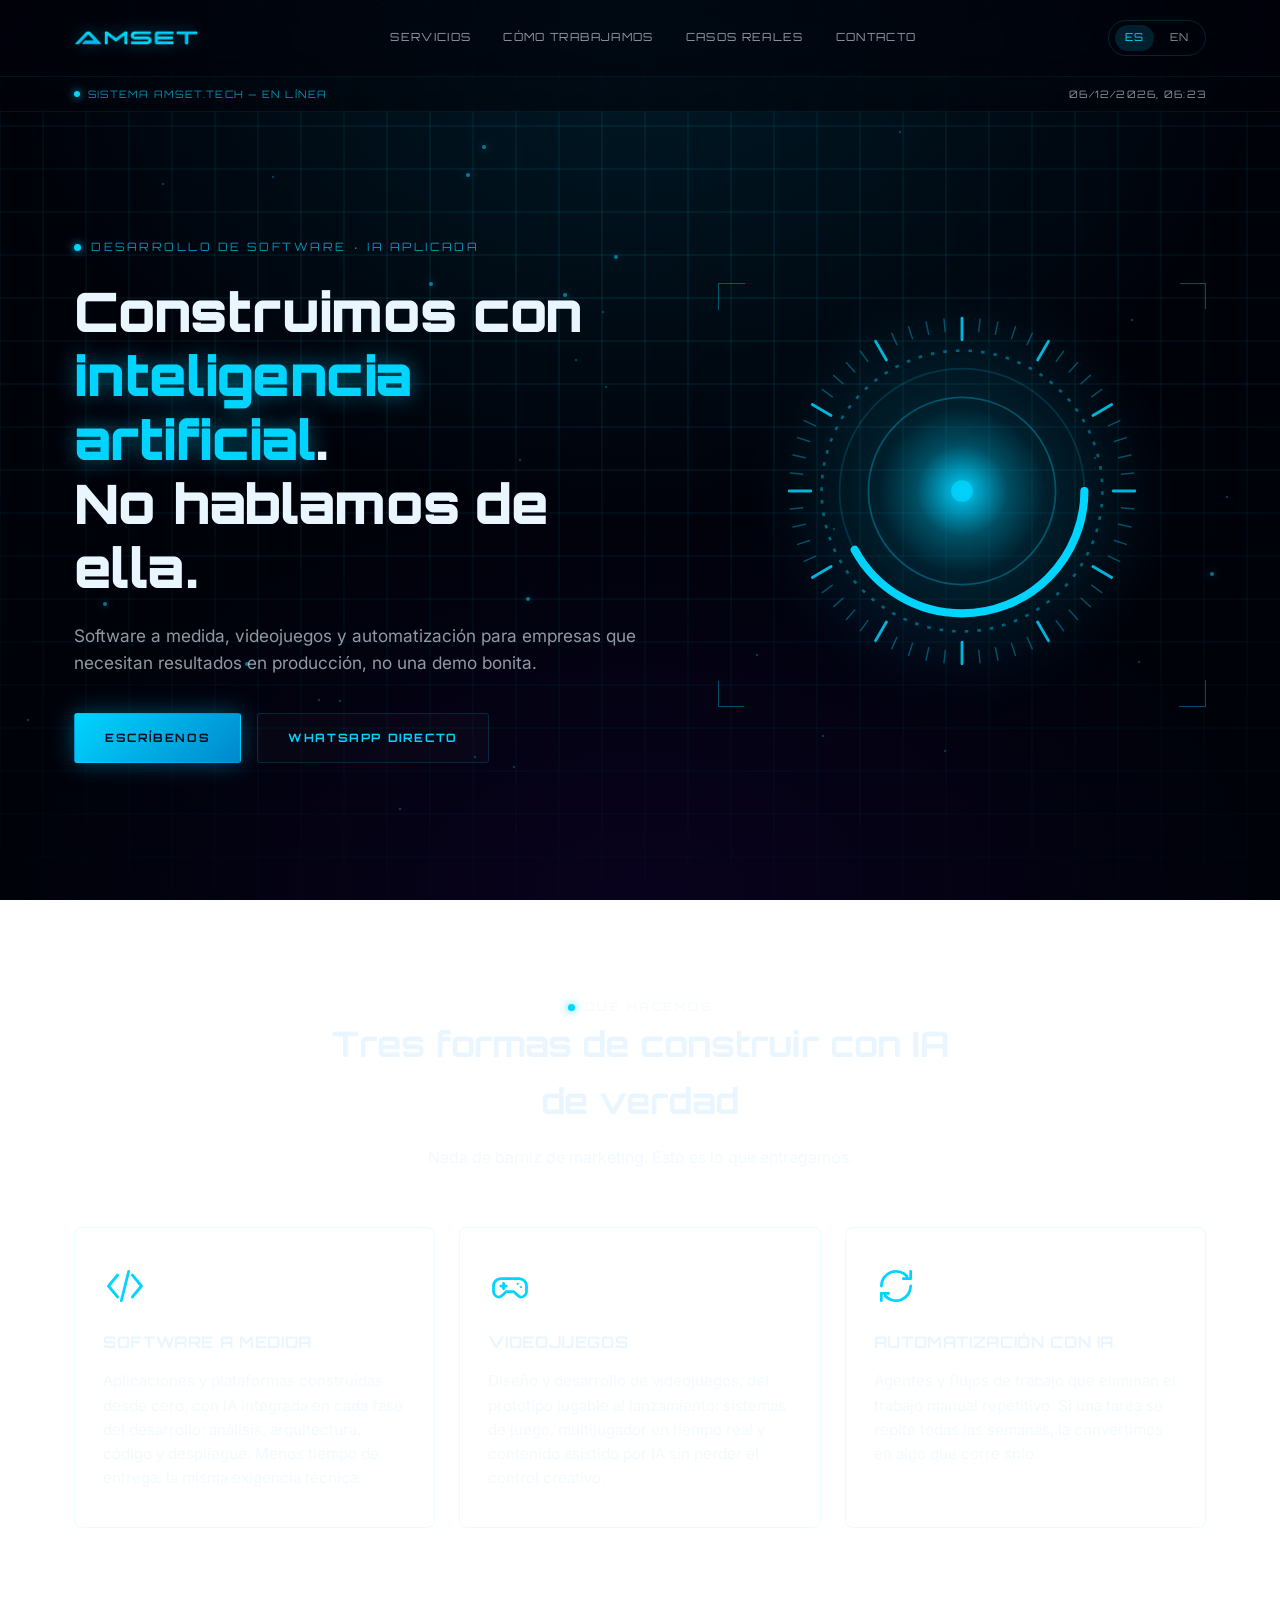
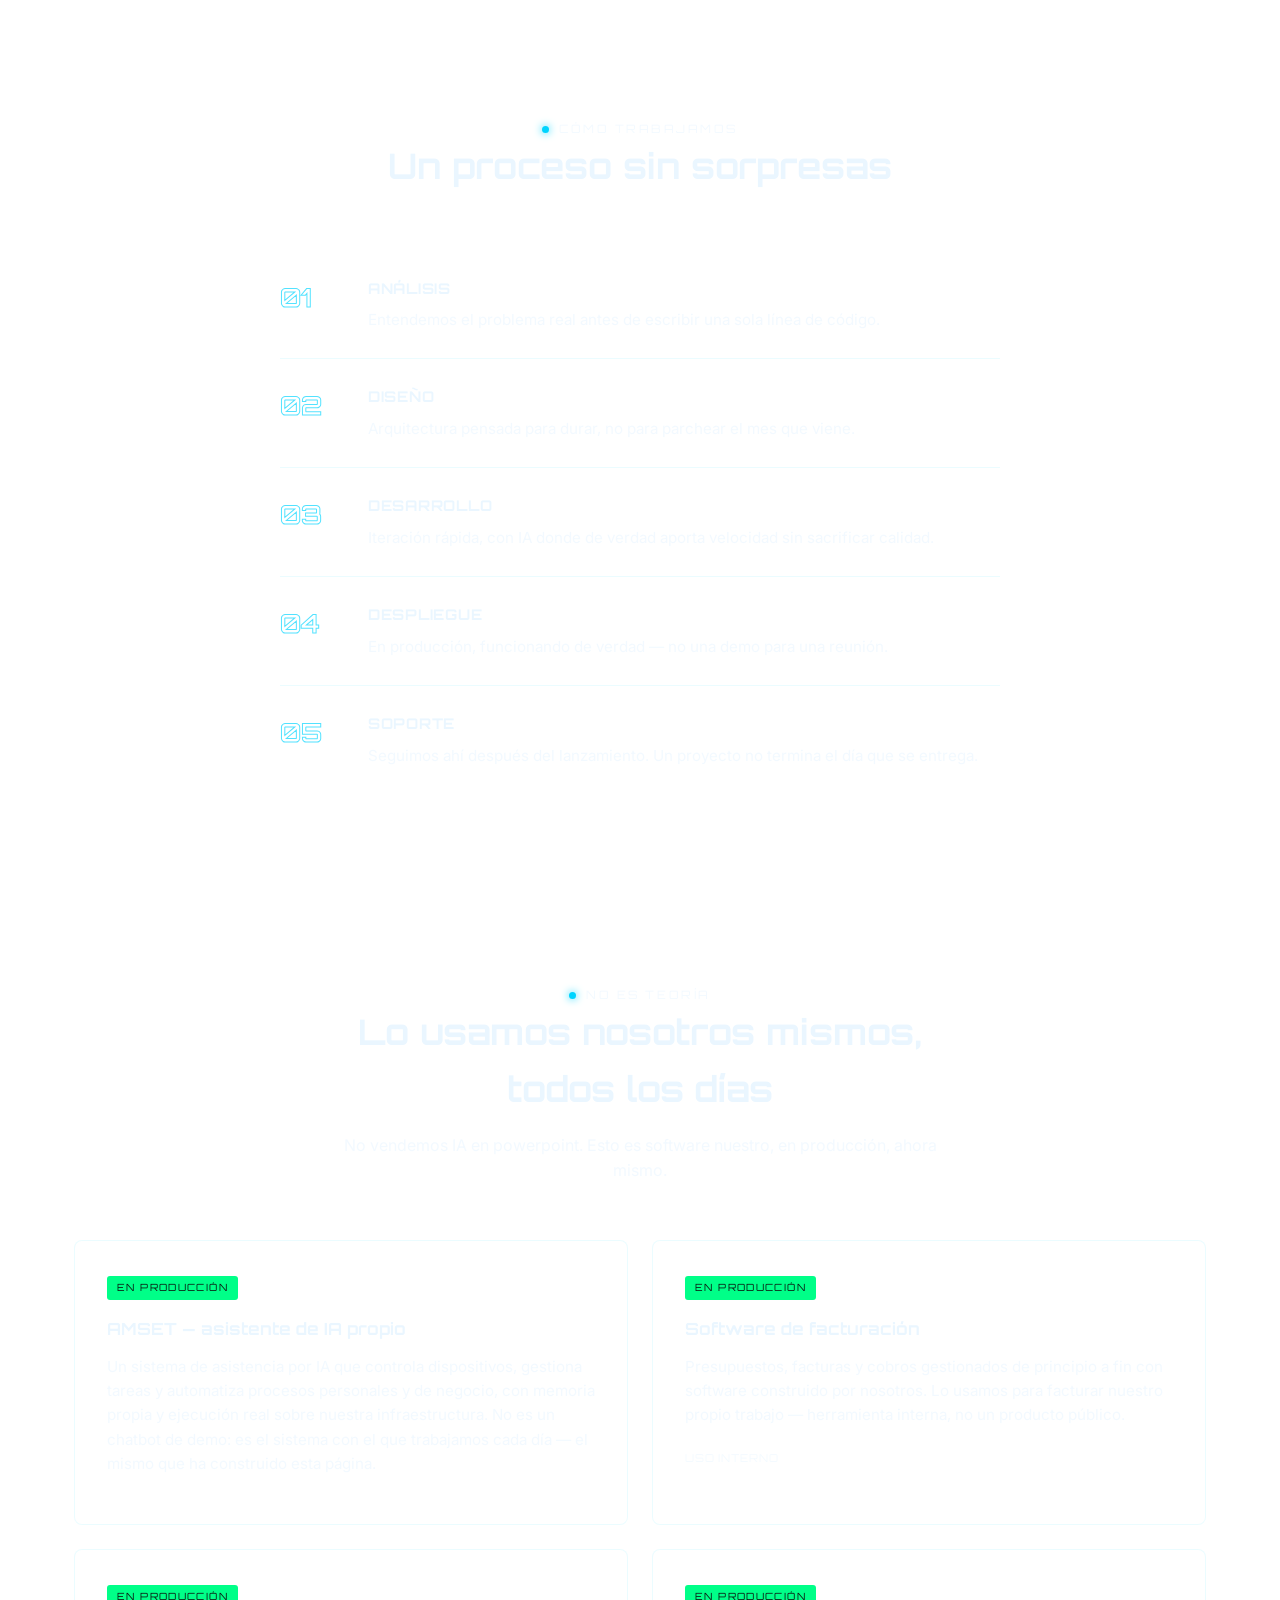
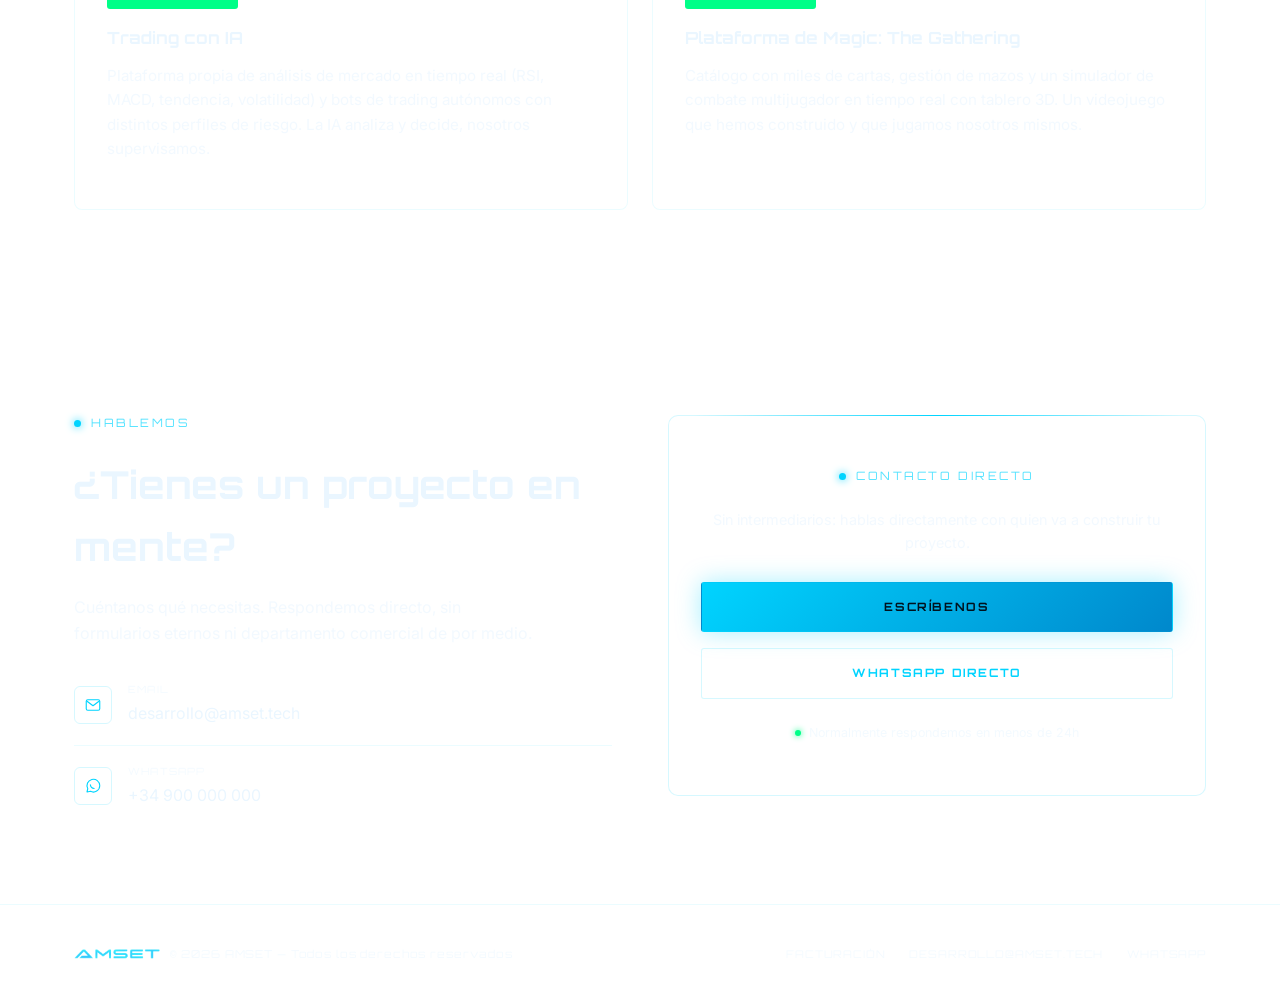
==== commit 271eb552: "Sustituye el numero de WhatsApp personal real por uno generico de marcador de posicion, hasta tener " ====
--- a/index.html
+++ b/index.html
@@ -27,7 +27,7 @@
   <meta name="twitter:title" content="AMSET — Software a medida, videojuegos y automatización con IA" />
   <meta name="twitter:description" content="Construimos con inteligencia artificial. No hablamos de ella." />
   <meta name="twitter:image" content="https://amset.tech/assets/img/og-image-es.png" />
-  <link rel="stylesheet" href="/assets/css/style.css?v=7" />
+  <link rel="stylesheet" href="/assets/css/style.css?v=8" />
   <script type="application/ld+json">
   {
     "@context": "https://schema.org",
@@ -86,7 +86,7 @@
           <p class="lead">Software a medida, videojuegos y automatización para empresas que necesitan resultados en producción, no una demo bonita.</p>
           <div class="btn-row">
             <a class="btn btn-primary" href="mailto:desarrollo@amset.tech">Escríbenos</a>
-            <a class="btn btn-ghost" href="https://wa.me/34663249765?text=Hola%20AMSET%2C%20quiero%20hablar%20sobre%20un%20proyecto" target="_blank" rel="noopener">WhatsApp directo</a>
+            <a class="btn btn-ghost" href="https://wa.me/34900000000?text=Hola%20AMSET%2C%20quiero%20hablar%20sobre%20un%20proyecto" target="_blank" rel="noopener">WhatsApp directo</a>
           </div>
         </div>
         <div class="hero-visual">
@@ -225,13 +225,13 @@
                 </a>
               </div>
               <div class="contact-list-item">
-                <a href="https://wa.me/34663249765?text=Hola%20AMSET%2C%20quiero%20hablar%20sobre%20un%20proyecto" target="_blank" rel="noopener" style="display:flex; align-items:center; gap:16px;">
+                <a href="https://wa.me/34900000000?text=Hola%20AMSET%2C%20quiero%20hablar%20sobre%20un%20proyecto" target="_blank" rel="noopener" style="display:flex; align-items:center; gap:16px;">
                   <span class="contact-list-icon">
                     <svg viewBox="0 0 24 24" fill="none" stroke="currentColor" stroke-width="1.5" stroke-linecap="round" stroke-linejoin="round"><path d="M21 11.5a8.5 8.5 0 0 1-12.36 7.58L4 20l1.05-4.44A8.5 8.5 0 1 1 21 11.5Z"></path><path d="M8.5 10.5c.3 2.5 2.5 4.5 5 4.8"></path></svg>
                   </span>
                   <span>
                     <span class="contact-list-label">WhatsApp</span>
-                    <span class="contact-list-value">+34 663 249 765</span>
+                    <span class="contact-list-value">+34 900 000 000</span>
                   </span>
                 </a>
               </div>
@@ -242,7 +242,7 @@
             <p class="panel-lead">Sin intermediarios: hablas directamente con quien va a construir tu proyecto.</p>
             <div class="btn-row">
               <a class="btn btn-primary" href="mailto:desarrollo@amset.tech">Escríbenos</a>
-              <a class="btn btn-ghost" href="https://wa.me/34663249765?text=Hola%20AMSET%2C%20quiero%20hablar%20sobre%20un%20proyecto" target="_blank" rel="noopener">WhatsApp directo</a>
+              <a class="btn btn-ghost" href="https://wa.me/34900000000?text=Hola%20AMSET%2C%20quiero%20hablar%20sobre%20un%20proyecto" target="_blank" rel="noopener">WhatsApp directo</a>
             </div>
             <p class="response-note"><span class="status-dot"></span> Normalmente respondemos en menos de 24h</p>
           </div>
@@ -260,12 +260,12 @@
       <div class="footer-meta">
         <a href="https://facturacion.amset.tech" target="_blank" rel="noopener">Facturación</a>
         <a href="mailto:desarrollo@amset.tech">desarrollo@amset.tech</a>
-        <a href="https://wa.me/34663249765" target="_blank" rel="noopener">WhatsApp</a>
+        <a href="https://wa.me/34900000000" target="_blank" rel="noopener">WhatsApp</a>
       </div>
     </div>
   </footer>
 
-  <script src="/assets/js/orb.js?v=7"></script>
-  <script src="/assets/js/main.js?v=7"></script>
+  <script src="/assets/js/orb.js?v=8"></script>
+  <script src="/assets/js/main.js?v=8"></script>
 </body>
 </html>
